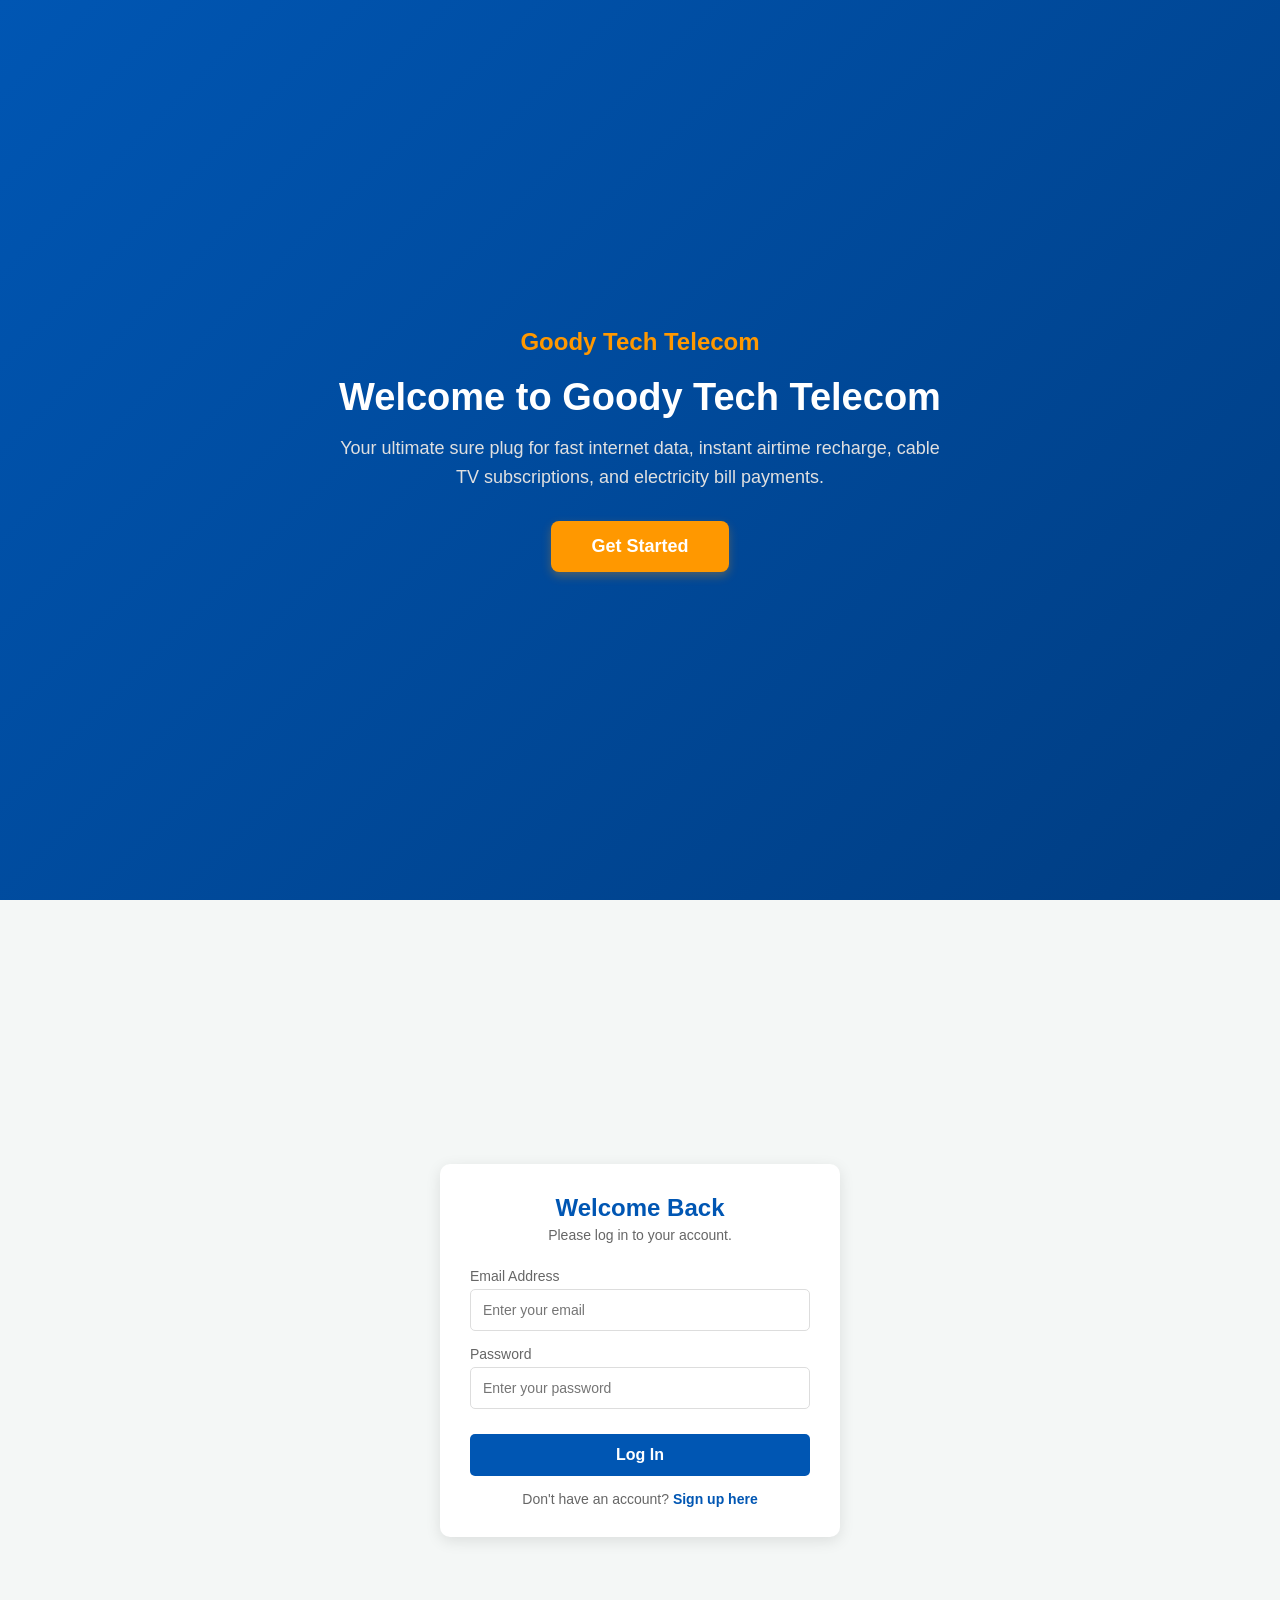
==== index.html @ ed3117c5 "Update index.html" ====
<!DOCTYPE html>
<html lang="en">
<head>
    <meta charset="UTF-8">
    <meta name="viewport" content="width=device-width, initial-scale=1.0">
    <title>Goody Tech Telecom - Your Ultimate Plug</title>
    <style>
        * { box-sizing: border-box; margin: 0; padding: 0; font-family: 'Segoe UI', Tahoma, Geneva, Verdana, sans-serif; }
        body { background-color: #f4f7f6; color: #333; }
        
        /* --- Welcome Page Styles --- */
        #welcome-section { 
            text-align: center; 
            background: linear-gradient(135deg, #0056b3, #003d82); 
            color: white; 
            padding: 100px 20px; 
            min-height: 100vh;
            display: flex;
            flex-direction: column;
            justify-content: center;
            align-items: center;
        }
        .logo-text { font-size: 24px; font-weight: bold; margin-bottom: 20px; color: #ff9800; }
        #welcome-section h1 { font-size: 38px; margin-bottom: 15px; }
        #welcome-section p { font-size: 18px; max-width: 600px; margin: 0 auto 30px auto; line-height: 1.6; color: #e0e0e0; }
        .hero-btn { background: #ff9800; color: white; padding: 15px 40px; font-size: 18px; font-weight: bold; border: none; border-radius: 8px; cursor: pointer; box-shadow: 0 4px 10px rgba(255, 152, 0, 0.3); }
        .hero-btn:hover { background: #e68a00; }

        /* --- Login & Registration Styles --- */
        #auth-section { 
            display: none; 
            min-height: 100vh; 
            display: flex; 
            justify-content: center; 
            align-items: center; 
            padding: 20px;
        }
        .container { background-color: #ffffff; width: 100%; max-width: 400px; padding: 30px; border-radius: 10px; box-shadow: 0 4px 15px rgba(0, 0, 0, 0.1); }
        h2.auth-title { text-align: center; margin-bottom: 5px; color: #0056b3; }
        .subtitle { text-align: center; margin-bottom: 25px; color: #666; font-size: 14px; }
        .form-group { margin-bottom: 15px; }
        label { display: block; margin-bottom: 5px; color: #666; font-size: 14px; font-weight: 500; }
        input { width: 100%; padding: 12px; border: 1px solid #ddd; border-radius: 5px; font-size: 14px; outline: none; }
        input:focus { border-color: #0056b3; }
        button.auth-btn { width: 100%; padding: 12px; background-color: #0056b3; color: white; border: none; border-radius: 5px; font-size: 16px; font-weight: bold; cursor: pointer; margin-top: 10px; }
        .toggle-text { text-align: center; margin-top: 15px; font-size: 14px; color: #666; }
        .toggle-btn { color: #0056b3; font-weight: bold; cursor: pointer; }
        
        #register-form { display: none; }
    </style>
</head>
<body>

    <!-- 1. The Welcome Screen -->
    <div id="welcome-section">
        <div class="logo-text">Goody Tech Telecom</div>
        <h1>Welcome to Goody Tech Telecom</h1>
        <p>Your ultimate sure plug for fast internet data, instant airtime recharge, cable TV subscriptions, and electricity bill payments.</p>
        <button class="hero-btn" onclick="showAuth()">Get Started</button>
    </div>

    <!-- 2. The Login & Signup Screen -->
    <div id="auth-section">
        <div class="container">
            
            <!-- Login Form -->
            <div id="login-form">
                <h2 class="auth-title">Welcome Back</h2>
                <p class="subtitle">Please log in to your account.</p>
                <div class="form-group">
                    <label>Email Address</label>
                    <input type="email" id="login-email" placeholder="Enter your email" required>
                </div>
                <div class="form-group">
                    <label>Password</label>
                    <input type="password" id="login-password" placeholder="Enter your password" required>
                </div>
                <button type="button" class="auth-btn" onclick="handleLogin()">Log In</button>
                <p class="toggle-text">Don't have an account? <span class="toggle-btn" onclick="toggleForms()">Sign up here</span></p>
            </div>

            <!-- Registration Form -->
            <div id="register-form">
                <h2 class="auth-title">Create Account</h2>
                <p class="subtitle">Join the best VTU platform today.</p>
                <div class="form-group">
                    <label>Full Name</label>
                    <input type="text" id="reg-name" placeholder="Enter your full name" required>
                </div>
                <div class="form-group">
                    <label>Email Address</label>
                    <input type="email" id="reg-email" placeholder="Enter your email" required>
                </div>
                <div class="form-group">
                    <label>Password</label>
                    <input type="password" id="reg-password" placeholder="Create a password" required>
                </div>
                <button type="button" class="auth-btn" onclick="handleSignUp()">Sign Up</button>
                <p class="toggle-text">Already have an account? <span class="toggle-btn" onclick="toggleForms()">Log in here</span></p>
            </div>

        </div>
    </div>

    <!-- JavaScript that makes the forms actually check for real inputs -->
    <script>
        function showAuth() {
            document.getElementById('welcome-section').style.display = 'none';
            document.getElementById('auth-section').style.display = 'flex';
        }

        function toggleForms() {
            const loginForm = document.getElementById('login-form');
            const registerForm = document.getElementById('register-form');
            
            if (loginForm.style.display === 'none') {
                loginForm.style.display = 'block';
                registerForm.style.display = 'none';
            } else {
                loginForm.style.display = 'none';
                registerForm.style.display = 'block';
            }
        }

        function handleSignUp() {
            const name = document.getElementById('reg-name').value;
            const email = document.getElementById('reg-email').value;
            const password = document.getElementById('reg-password').value;

            if (name === "" || email === "" || password === "") {
                alert("Error: Please fill in all details to create an account!");
                return;
            }

            // Save the user data to the browser memory
            localStorage.setItem('gtt_email', email);
            localStorage.setItem('gtt_password', password);
            localStorage.setItem('gtt_name', name);

            alert("Account created successfully! Please log in.");
            
            // Clear the boxes and switch to login form
            document.getElementById('reg-name').value = "";
            document.getElementById('reg-email').value = "";
            document.getElementById('reg-password').value = "";
            toggleForms();
        }

        function handleLogin() {
            const emailInput = document.getElementById('login-email').value;
            const passwordInput = document.getElementById('login-password').value;

            if (emailInput === "" || passwordInput === "") {
                alert("Error: Please enter both your email and password.");
                return;
            }

            // Check if what they typed matches what is saved in memory
            const savedEmail = localStorage.getItem('gtt_email');
            const savedPassword = localStorage.getItem('gtt_password');

            if (emailInput === savedEmail && passwordInput === savedPassword) {
                // If it matches, let them into the dashboard!
                window.location.href = "dashboard.html";
            } else {
                // If it doesn't match, block them!
                alert("Incorrect email or password. Please try again or create an account first.");
            }
        }
    </script>

</body>
</html>
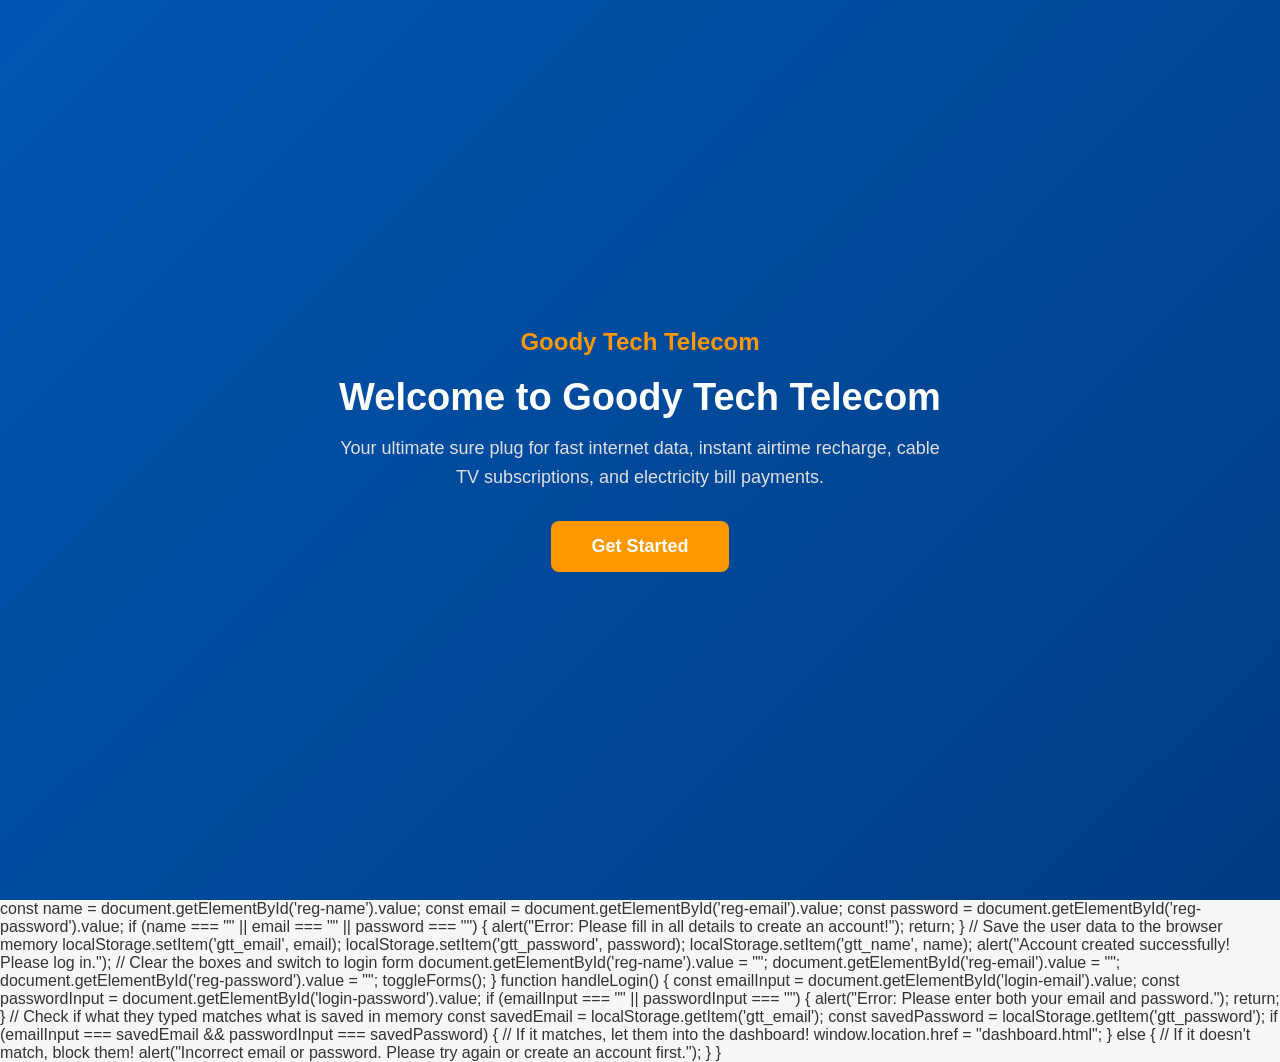
==== commit 6e6b144b: "Update index.html" ====
--- a/index.html
+++ b/index.html
@@ -4,54 +4,10 @@
     <meta charset="UTF-8">
     <meta name="viewport" content="width=device-width, initial-scale=1.0">
     <title>Goody Tech Telecom - Your Ultimate Plug</title>
-    <style>
-        * { box-sizing: border-box; margin: 0; padding: 0; font-family: 'Segoe UI', Tahoma, Geneva, Verdana, sans-serif; }
-        body { background-color: #f4f7f6; color: #333; }
-        
-        /* --- Welcome Page Styles --- */
-        #welcome-section { 
-            text-align: center; 
-            background: linear-gradient(135deg, #0056b3, #003d82); 
-            color: white; 
-            padding: 100px 20px; 
-            min-height: 100vh;
-            display: flex;
-            flex-direction: column;
-            justify-content: center;
-            align-items: center;
-        }
-        .logo-text { font-size: 24px; font-weight: bold; margin-bottom: 20px; color: #ff9800; }
-        #welcome-section h1 { font-size: 38px; margin-bottom: 15px; }
-        #welcome-section p { font-size: 18px; max-width: 600px; margin: 0 auto 30px auto; line-height: 1.6; color: #e0e0e0; }
-        .hero-btn { background: #ff9800; color: white; padding: 15px 40px; font-size: 18px; font-weight: bold; border: none; border-radius: 8px; cursor: pointer; box-shadow: 0 4px 10px rgba(255, 152, 0, 0.3); }
-        .hero-btn:hover { background: #e68a00; }
-
-        /* --- Login & Registration Styles --- */
-        #auth-section { 
-            display: none; 
-            min-height: 100vh; 
-            display: flex; 
-            justify-content: center; 
-            align-items: center; 
-            padding: 20px;
-        }
-        .container { background-color: #ffffff; width: 100%; max-width: 400px; padding: 30px; border-radius: 10px; box-shadow: 0 4px 15px rgba(0, 0, 0, 0.1); }
-        h2.auth-title { text-align: center; margin-bottom: 5px; color: #0056b3; }
-        .subtitle { text-align: center; margin-bottom: 25px; color: #666; font-size: 14px; }
-        .form-group { margin-bottom: 15px; }
-        label { display: block; margin-bottom: 5px; color: #666; font-size: 14px; font-weight: 500; }
-        input { width: 100%; padding: 12px; border: 1px solid #ddd; border-radius: 5px; font-size: 14px; outline: none; }
-        input:focus { border-color: #0056b3; }
-        button.auth-btn { width: 100%; padding: 12px; background-color: #0056b3; color: white; border: none; border-radius: 5px; font-size: 16px; font-weight: bold; cursor: pointer; margin-top: 10px; }
-        .toggle-text { text-align: center; margin-top: 15px; font-size: 14px; color: #666; }
-        .toggle-btn { color: #0056b3; font-weight: bold; cursor: pointer; }
-        
-        #register-form { display: none; }
-    </style>
+    <link rel="stylesheet" href="style.css">
 </head>
 <body>
 
-    <!-- 1. The Welcome Screen -->
     <div id="welcome-section">
         <div class="logo-text">Goody Tech Telecom</div>
         <h1>Welcome to Goody Tech Telecom</h1>
@@ -59,11 +15,8 @@
         <button class="hero-btn" onclick="showAuth()">Get Started</button>
     </div>
 
-    <!-- 2. The Login & Signup Screen -->
     <div id="auth-section">
         <div class="container">
-            
-            <!-- Login Form -->
             <div id="login-form">
                 <h2 class="auth-title">Welcome Back</h2>
                 <p class="subtitle">Please log in to your account.</p>
@@ -79,7 +32,6 @@
                 <p class="toggle-text">Don't have an account? <span class="toggle-btn" onclick="toggleForms()">Sign up here</span></p>
             </div>
 
-            <!-- Registration Form -->
             <div id="register-form">
                 <h2 class="auth-title">Create Account</h2>
                 <p class="subtitle">Join the best VTU platform today.</p>
@@ -98,32 +50,12 @@
                 <button type="button" class="auth-btn" onclick="handleSignUp()">Sign Up</button>
                 <p class="toggle-text">Already have an account? <span class="toggle-btn" onclick="toggleForms()">Log in here</span></p>
             </div>
-
         </div>
     </div>
 
-    <!-- JavaScript that makes the forms actually check for real inputs -->
-    <script>
-        function showAuth() {
-            document.getElementById('welcome-section').style.display = 'none';
-            document.getElementById('auth-section').style.display = 'flex';
-        }
-
-        function toggleForms() {
-            const loginForm = document.getElementById('login-form');
-            const registerForm = document.getElementById('register-form');
-            
-            if (loginForm.style.display === 'none') {
-                loginForm.style.display = 'block';
-                registerForm.style.display = 'none';
-            } else {
-                loginForm.style.display = 'none';
-                registerForm.style.display = 'block';
-            }
-        }
-
-        function handleSignUp() {
-            const name = document.getElementById('reg-name').value;
+    <script src="script.js"></script>
+</body>
+</html>            const name = document.getElementById('reg-name').value;
             const email = document.getElementById('reg-email').value;
             const password = document.getElementById('reg-password').value;
 
--- a/style.css
+++ b/style.css
@@ -0,0 +1,40 @@
+* { box-sizing: border-box; margin: 0; padding: 0; font-family: 'Segoe UI', Tahoma, Geneva, Verdana, sans-serif; }
+body { background-color: #f4f7f6; color: #333; }
+
+/* --- Welcome Page Styles --- */
+#welcome-section { 
+    text-align: center; 
+    background: linear-gradient(135deg, #0056b3, #003d82); 
+    color: white; 
+    padding: 100px 20px; 
+    min-height: 100vh;
+    display: flex; flex-direction: column; justify-content: center; align-items: center;
+}
+.logo-text { font-size: 24px; font-weight: bold; margin-bottom: 20px; color: #ff9800; }
+#welcome-section h1 { font-size: 38px; margin-bottom: 15px; }
+#welcome-section p { font-size: 18px; max-width: 600px; margin: 0 auto 30px auto; line-height: 1.6; color: #e0e0e0; }
+.hero-btn { background: #ff9800; color: white; padding: 15px 40px; font-size: 18px; font-weight: bold; border: none; border-radius: 8px; cursor: pointer; }
+.hero-btn:hover { background: #e68a00; }
+
+/* --- Login & Registration Styles --- */
+#auth-section { display: none; min-height: 100vh; justify-content: center; align-items: center; padding: 20px; }
+.container { background-color: #ffffff; width: 100%; max-width: 400px; padding: 30px; border-radius: 10px; box-shadow: 0 4px 15px rgba(0, 0, 0, 0.1); }
+h2.auth-title { text-align: center; margin-bottom: 5px; color: #0056b3; }
+.subtitle { text-align: center; margin-bottom: 25px; color: #666; font-size: 14px; }
+.form-group { margin-bottom: 15px; }
+label { display: block; margin-bottom: 5px; color: #666; font-size: 14px; font-weight: 500; }
+input { width: 100%; padding: 12px; border: 1px solid #ddd; border-radius: 5px; font-size: 14px; outline: none; }
+button.auth-btn { width: 100%; padding: 12px; background-color: #0056b3; color: white; border: none; border-radius: 5px; font-size: 16px; font-weight: bold; cursor: pointer; margin-top: 10px; }
+.toggle-text { text-align: center; margin-top: 15px; font-size: 14px; color: #666; }
+.toggle-btn { color: #0056b3; font-weight: bold; cursor: pointer; }
+#register-form { display: none; }
+
+/* --- Dashboard Styles --- */
+.dashboard-body { padding: 20px; max-width: 800px; margin: 0 auto; }
+.header { background: #0056b3; color: white; padding: 20px; border-radius: 10px; text-align: center; margin-bottom: 20px; }
+.wallet-card { background: white; padding: 25px; border-radius: 10px; box-shadow: 0 4px 10px rgba(0,0,0,0.08); margin-bottom: 20px; text-align: center; border-left: 5px solid #0056b3; }
+.wallet-card h3 { color: #888; font-size: 13px; letter-spacing: 1px; margin-bottom: 8px; }
+.wallet-card h1 { color: #0056b3; font-size: 36px; font-weight: bold; }
+.grid { display: grid; grid-template-columns: 1fr 1fr; gap: 15px; }
+.btn { background: white; border: 1px solid #e0e0e0; padding: 20px; border-radius: 10px; text-align: center; font-weight: bold; color: #333; cursor: pointer; box-shadow: 0 2px 5px rgba(0,0,0,0.05); }
+.btn-fund { background: #0056b3; color: white; border: none; grid-column: span 2; font-size: 16px; }
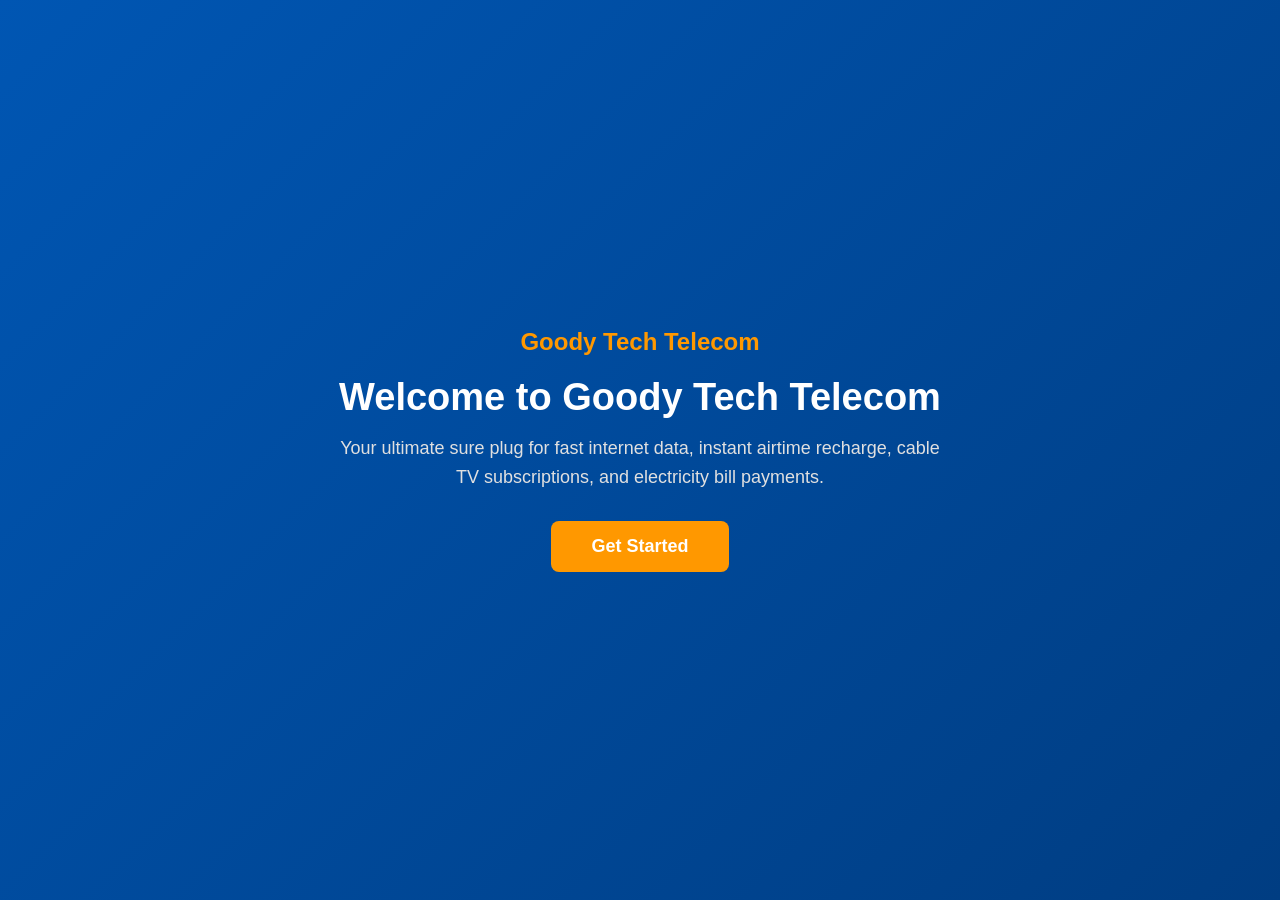
==== commit e4cc9f59: "Update index.html" ====
--- a/index.html
+++ b/index.html
@@ -17,6 +17,7 @@
 
     <div id="auth-section">
         <div class="container">
+            <!-- Login Form -->
             <div id="login-form">
                 <h2 class="auth-title">Welcome Back</h2>
                 <p class="subtitle">Please log in to your account.</p>
@@ -32,12 +33,17 @@
                 <p class="toggle-text">Don't have an account? <span class="toggle-btn" onclick="toggleForms()">Sign up here</span></p>
             </div>
 
+            <!-- Registration Form (Upgraded) -->
             <div id="register-form">
                 <h2 class="auth-title">Create Account</h2>
                 <p class="subtitle">Join the best VTU platform today.</p>
                 <div class="form-group">
                     <label>Full Name</label>
                     <input type="text" id="reg-name" placeholder="Enter your full name" required>
+                </div>
+                <div class="form-group">
+                    <label>Phone Number</label>
+                    <input type="tel" id="reg-phone" placeholder="e.g. 08012345678" required>
                 </div>
                 <div class="form-group">
                     <label>Email Address</label>
@@ -47,6 +53,10 @@
                     <label>Password</label>
                     <input type="password" id="reg-password" placeholder="Create a password" required>
                 </div>
+                <div class="form-group">
+                    <label>Confirm Password</label>
+                    <input type="password" id="reg-confirm-password" placeholder="Confirm your password" required>
+                </div>
                 <button type="button" class="auth-btn" onclick="handleSignUp()">Sign Up</button>
                 <p class="toggle-text">Already have an account? <span class="toggle-btn" onclick="toggleForms()">Log in here</span></p>
             </div>
@@ -55,51 +65,4 @@
 
     <script src="script.js"></script>
 </body>
-</html>            const name = document.getElementById('reg-name').value;
-            const email = document.getElementById('reg-email').value;
-            const password = document.getElementById('reg-password').value;
-
-            if (name === "" || email === "" || password === "") {
-                alert("Error: Please fill in all details to create an account!");
-                return;
-            }
-
-            // Save the user data to the browser memory
-            localStorage.setItem('gtt_email', email);
-            localStorage.setItem('gtt_password', password);
-            localStorage.setItem('gtt_name', name);
-
-            alert("Account created successfully! Please log in.");
-            
-            // Clear the boxes and switch to login form
-            document.getElementById('reg-name').value = "";
-            document.getElementById('reg-email').value = "";
-            document.getElementById('reg-password').value = "";
-            toggleForms();
-        }
-
-        function handleLogin() {
-            const emailInput = document.getElementById('login-email').value;
-            const passwordInput = document.getElementById('login-password').value;
-
-            if (emailInput === "" || passwordInput === "") {
-                alert("Error: Please enter both your email and password.");
-                return;
-            }
-
-            // Check if what they typed matches what is saved in memory
-            const savedEmail = localStorage.getItem('gtt_email');
-            const savedPassword = localStorage.getItem('gtt_password');
-
-            if (emailInput === savedEmail && passwordInput === savedPassword) {
-                // If it matches, let them into the dashboard!
-                window.location.href = "dashboard.html";
-            } else {
-                // If it doesn't match, block them!
-                alert("Incorrect email or password. Please try again or create an account first.");
-            }
-        }
-    </script>
-
-</body>
 </html>
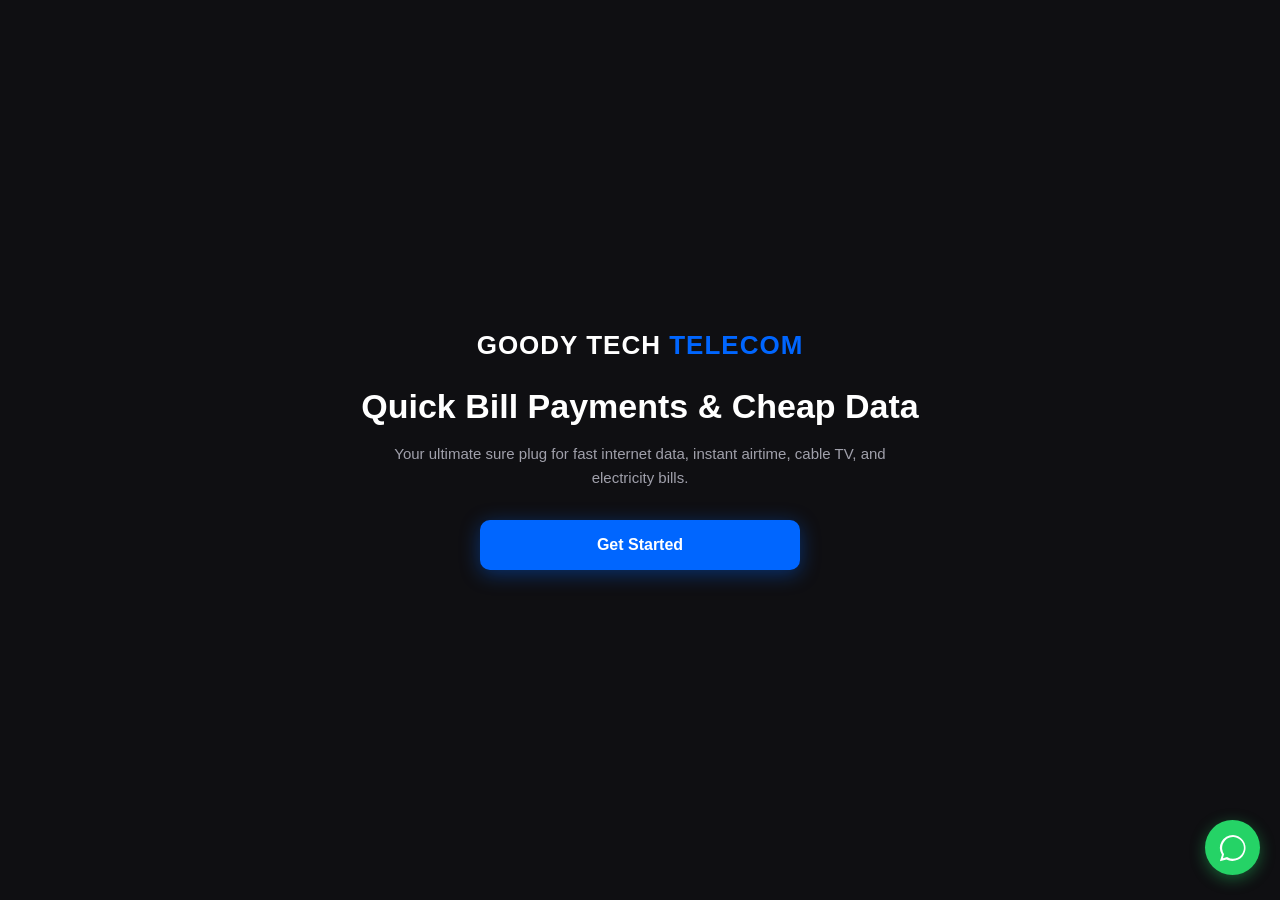
==== commit 8835eadf: "Update index.html" ====
--- a/index.html
+++ b/index.html
@@ -3,65 +3,91 @@
 <head>
     <meta charset="UTF-8">
     <meta name="viewport" content="width=device-width, initial-scale=1.0">
-    <title>Goody Tech Telecom - Your Ultimate Plug</title>
+    <title>Goody Tech Telecom</title>
     <link rel="stylesheet" href="style.css">
 </head>
 <body>
 
+    <!-- Welcome Landing Screen -->
     <div id="welcome-section">
-        <div class="logo-text">Goody Tech Telecom</div>
-        <h1>Welcome to Goody Tech Telecom</h1>
-        <p>Your ultimate sure plug for fast internet data, instant airtime recharge, cable TV subscriptions, and electricity bill payments.</p>
+        <div class="logo-text">GOODY TECH <span>TELECOM</span></div>
+        <h1>Quick Bill Payments & Cheap Data</h1>
+        <p>Your ultimate sure plug for fast internet data, instant airtime, cable TV, and electricity bills.</p>
         <button class="hero-btn" onclick="showAuth()">Get Started</button>
     </div>
 
+    <!-- Ciptopop Style Login / Register Section -->
     <div id="auth-section">
         <div class="container">
+            
             <!-- Login Form -->
             <div id="login-form">
-                <h2 class="auth-title">Welcome Back</h2>
-                <p class="subtitle">Please log in to your account.</p>
+                <div class="logo-text" style="font-size: 22px;">GOODY TECH <span>TELECOM</span></div>
+                <h2 class="auth-title">Welcome back, we've missed you!</h2>
+                <p class="subtitle">Sign in now to access all your services in one place</p>
+                
                 <div class="form-group">
-                    <label>Email Address</label>
-                    <input type="email" id="login-email" placeholder="Enter your email" required>
+                    <label>Email or Phone number*</label>
+                    <input type="text" id="login-email" placeholder="Enter your email address or phone number" required>
+                </div>
+                
+                <div class="form-group">
+                    <label>Password*</label>
+                    <div class="password-wrapper">
+                        <input type="password" id="login-password" placeholder="Enter your password" required>
+                        <span class="toggle-eye" onclick="togglePassword('login-password')">👁️</span>
+                    </div>
+                </div>
+                
+                <a href="#" class="forgot-link">Forgot password</a>
+                
+                <button type="button" class="auth-btn" onclick="handleLogin()">Sign in</button>
+                
+                <button type="button" class="google-btn" onclick="alert('Google Sign-In coming soon!')">
+                    <img src="https://www.gstatic.com/firebasejs/ui/2.0.0/images/auth/google.svg" width="18" alt="Google"> Sign in with Google
+                </button>
+                
+                <p class="toggle-text">Don't have an account? <span class="toggle-btn" onclick="toggleForms()">Sign up</span></p>
+            </div>
+
+            <!-- Registration Form -->
+            <div id="register-form">
+                <div class="logo-text" style="font-size: 22px;">GOODY TECH <span>TELECOM</span></div>
+                <h2 class="auth-title">Create Account</h2>
+                <p class="subtitle">Join Goody Tech Telecom today</p>
+                
+                <div class="form-group">
+                    <label>Full Name*</label>
+                    <input type="text" id="reg-name" placeholder="Enter full name" required>
                 </div>
                 <div class="form-group">
-                    <label>Password</label>
-                    <input type="password" id="login-password" placeholder="Enter your password" required>
+                    <label>Phone Number*</label>
+                    <input type="tel" id="reg-phone" placeholder="Enter phone number" required>
                 </div>
-                <button type="button" class="auth-btn" onclick="handleLogin()">Log In</button>
-                <p class="toggle-text">Don't have an account? <span class="toggle-btn" onclick="toggleForms()">Sign up here</span></p>
+                <div class="form-group">
+                    <label>Email Address*</label>
+                    <input type="email" id="reg-email" placeholder="Enter email address" required>
+                </div>
+                <div class="form-group">
+                    <label>Password*</label>
+                    <input type="password" id="reg-password" placeholder="Create password" required>
+                </div>
+                <div class="form-group">
+                    <label>Confirm Password*</label>
+                    <input type="password" id="reg-confirm-password" placeholder="Confirm password" required>
+                </div>
+                
+                <button type="button" class="auth-btn" onclick="handleSignUp()">Sign Up</button>
+                <p class="toggle-text">Already have an account? <span class="toggle-btn" onclick="toggleForms()">Sign in</span></p>
             </div>
 
-            <!-- Registration Form (Upgraded) -->
-            <div id="register-form">
-                <h2 class="auth-title">Create Account</h2>
-                <p class="subtitle">Join the best VTU platform today.</p>
-                <div class="form-group">
-                    <label>Full Name</label>
-                    <input type="text" id="reg-name" placeholder="Enter your full name" required>
-                </div>
-                <div class="form-group">
-                    <label>Phone Number</label>
-                    <input type="tel" id="reg-phone" placeholder="e.g. 08012345678" required>
-                </div>
-                <div class="form-group">
-                    <label>Email Address</label>
-                    <input type="email" id="reg-email" placeholder="Enter your email" required>
-                </div>
-                <div class="form-group">
-                    <label>Password</label>
-                    <input type="password" id="reg-password" placeholder="Create a password" required>
-                </div>
-                <div class="form-group">
-                    <label>Confirm Password</label>
-                    <input type="password" id="reg-confirm-password" placeholder="Confirm your password" required>
-                </div>
-                <button type="button" class="auth-btn" onclick="handleSignUp()">Sign Up</button>
-                <p class="toggle-text">Already have an account? <span class="toggle-btn" onclick="toggleForms()">Log in here</span></p>
-            </div>
         </div>
     </div>
+
+    <!-- Floating WhatsApp Widget -->
+    <a href="https://wa.me/" target="_blank" class="whatsapp-float">
+        <svg viewBox="0 0 32 32"><path d="M16 2a13.9 13.9 0 0 0-11.8 21.2L2 30l7-1.8A13.9 13.9 0 1 0 16 2zm0 25.5a11.5 11.5 0 0 1-5.9-1.6l-.4-.2-4.4 1.1 1.2-4.3-.3-.4A11.6 11.6 0 1 1 16 27.5z"/></svg>
+    </a>
 
     <script src="script.js"></script>
 </body>
--- a/style.css
+++ b/style.css
@@ -1,40 +1,73 @@
-* { box-sizing: border-box; margin: 0; padding: 0; font-family: 'Segoe UI', Tahoma, Geneva, Verdana, sans-serif; }
-body { background-color: #f4f7f6; color: #333; }
+/* --- Ciptopop Dark Theme Reset --- */
+* { box-sizing: border-box; margin: 0; padding: 0; font-family: 'Segoe UI', -apple-system, BlinkMacSystemFont, sans-serif; }
+body { background-color: #0f0f12; color: #ffffff; min-height: 100vh; }
+a { text-decoration: none; }
 
-/* --- Welcome Page Styles --- */
+/* --- Welcome / Hero Section --- */
 #welcome-section { 
-    text-align: center; 
-    background: linear-gradient(135deg, #0056b3, #003d82); 
-    color: white; 
-    padding: 100px 20px; 
-    min-height: 100vh;
-    display: flex; flex-direction: column; justify-content: center; align-items: center;
+    text-align: center; background: #0f0f12; padding: 80px 20px; 
+    min-height: 100vh; display: flex; flex-direction: column; justify-content: center; align-items: center; 
 }
-.logo-text { font-size: 24px; font-weight: bold; margin-bottom: 20px; color: #ff9800; }
-#welcome-section h1 { font-size: 38px; margin-bottom: 15px; }
-#welcome-section p { font-size: 18px; max-width: 600px; margin: 0 auto 30px auto; line-height: 1.6; color: #e0e0e0; }
-.hero-btn { background: #ff9800; color: white; padding: 15px 40px; font-size: 18px; font-weight: bold; border: none; border-radius: 8px; cursor: pointer; }
-.hero-btn:hover { background: #e68a00; }
+.logo-text { font-size: 26px; font-weight: 900; letter-spacing: 1px; color: #ffffff; margin-bottom: 25px; }
+.logo-text span { color: #0066ff; }
+#welcome-section h1 { font-size: 34px; margin-bottom: 15px; font-weight: 800; line-height: 1.2; }
+#welcome-section p { font-size: 15px; max-width: 500px; color: #a0a0ab; line-height: 1.6; margin-bottom: 30px; }
+.hero-btn { background: #0066ff; color: white; padding: 16px 40px; font-size: 16px; font-weight: 700; border: none; border-radius: 10px; cursor: pointer; box-shadow: 0 4px 20px rgba(0, 102, 255, 0.4); width: 100%; max-width: 320px; }
 
-/* --- Login & Registration Styles --- */
-#auth-section { display: none; min-height: 100vh; justify-content: center; align-items: center; padding: 20px; }
-.container { background-color: #ffffff; width: 100%; max-width: 400px; padding: 30px; border-radius: 10px; box-shadow: 0 4px 15px rgba(0, 0, 0, 0.1); }
-h2.auth-title { text-align: center; margin-bottom: 5px; color: #0056b3; }
-.subtitle { text-align: center; margin-bottom: 25px; color: #666; font-size: 14px; }
-.form-group { margin-bottom: 15px; }
-label { display: block; margin-bottom: 5px; color: #666; font-size: 14px; font-weight: 500; }
-input { width: 100%; padding: 12px; border: 1px solid #ddd; border-radius: 5px; font-size: 14px; outline: none; }
-button.auth-btn { width: 100%; padding: 12px; background-color: #0056b3; color: white; border: none; border-radius: 5px; font-size: 16px; font-weight: bold; cursor: pointer; margin-top: 10px; }
-.toggle-text { text-align: center; margin-top: 15px; font-size: 14px; color: #666; }
-.toggle-btn { color: #0056b3; font-weight: bold; cursor: pointer; }
+/* --- Auth Section (Sign In / Register) --- */
+#auth-section { display: none; min-height: 100vh; justify-content: center; align-items: center; padding: 25px 20px; background: #0f0f12; }
+.container { width: 100%; max-width: 420px; }
+h2.auth-title { font-size: 28px; font-weight: 800; color: #ffffff; margin-bottom: 8px; text-align: left; }
+.subtitle { color: #8f8f9d; font-size: 14px; margin-bottom: 30px; text-align: left; }
+
+.form-group { margin-bottom: 20px; text-align: left; position: relative; }
+label { display: block; margin-bottom: 8px; color: #e1e1e6; font-size: 14px; font-weight: 500; }
+input, select { 
+    width: 100%; padding: 16px; background: #1a1a1e; border: 1px solid #2e2e35; 
+    border-radius: 12px; font-size: 15px; color: #ffffff; outline: none; transition: 0.2s; 
+}
+input:focus, select:focus { border-color: #0066ff; background: #222228; }
+.password-wrapper { position: relative; }
+.toggle-eye { position: absolute; right: 16px; top: 50%; transform: translateY(-50%); cursor: pointer; color: #8f8f9d; font-size: 18px; }
+
+.forgot-link { display: block; text-align: right; color: #0066ff; font-size: 13px; font-weight: 600; margin-top: -10px; margin-bottom: 25px; }
+
+button.auth-btn { 
+    width: 100%; padding: 16px; background-color: #0066ff; color: white; 
+    border: none; border-radius: 12px; font-size: 16px; font-weight: 700; cursor: pointer; 
+}
+.google-btn { 
+    width: 100%; padding: 14px; background: #1a1a1e; border: 1px solid #2e2e35; 
+    border-radius: 12px; color: white; font-size: 15px; font-weight: 600; cursor: pointer; 
+    display: flex; align-items: center; justify-content: center; gap: 10px; margin-top: 15px; 
+}
+
+.toggle-text { text-align: center; margin-top: 25px; font-size: 14px; color: #8f8f9d; }
+.toggle-btn { color: #0066ff; font-weight: 700; cursor: pointer; }
 #register-form { display: none; }
 
-/* --- Dashboard Styles --- */
-.dashboard-body { padding: 20px; max-width: 800px; margin: 0 auto; }
-.header { background: #0056b3; color: white; padding: 20px; border-radius: 10px; text-align: center; margin-bottom: 20px; }
-.wallet-card { background: white; padding: 25px; border-radius: 10px; box-shadow: 0 4px 10px rgba(0,0,0,0.08); margin-bottom: 20px; text-align: center; border-left: 5px solid #0056b3; }
-.wallet-card h3 { color: #888; font-size: 13px; letter-spacing: 1px; margin-bottom: 8px; }
-.wallet-card h1 { color: #0056b3; font-size: 36px; font-weight: bold; }
+/* --- Dashboard --- */
+.dashboard-body { padding: 20px; max-width: 500px; margin: 0 auto; background: #0f0f12; }
+.dash-header { display: flex; justify-content: space-between; align-items: center; margin-bottom: 25px; }
+.wallet-card { background: #1a1a1e; padding: 25px; border-radius: 16px; border: 1px solid #2e2e35; margin-bottom: 25px; }
+.wallet-card h3 { color: #8f8f9d; font-size: 12px; letter-spacing: 1px; margin-bottom: 8px; }
+.wallet-card h1 { color: #ffffff; font-size: 36px; font-weight: 800; margin-bottom: 12px; }
+.acc-info { background: #25252c; padding: 10px 14px; border-radius: 8px; color: #0066ff; font-size: 13px; font-weight: 600; display: inline-block; }
+
 .grid { display: grid; grid-template-columns: 1fr 1fr; gap: 15px; }
-.btn { background: white; border: 1px solid #e0e0e0; padding: 20px; border-radius: 10px; text-align: center; font-weight: bold; color: #333; cursor: pointer; box-shadow: 0 2px 5px rgba(0,0,0,0.05); }
-.btn-fund { background: #0056b3; color: white; border: none; grid-column: span 2; font-size: 16px; }
+.btn { background: #1a1a1e; border: 1px solid #2e2e35; padding: 22px; border-radius: 14px; text-align: center; font-weight: 700; color: #fff; cursor: pointer; font-size: 15px; }
+.btn-fund { background: #0066ff; color: white; border: none; grid-column: span 2; }
+
+/* --- Radio Options Modal (Data Type Picker) --- */
+.modal { display: none; position: fixed; top: 0; left: 0; width: 100%; height: 100%; background: rgba(0, 0, 0, 0.75); justify-content: center; align-items: flex-end; z-index: 1000; }
+.modal-content { background: #1a1a1e; padding: 25px; border-radius: 20px 20px 0 0; width: 100%; max-width: 500px; max-height: 80vh; overflow-y: auto; border-top: 1px solid #2e2e35; }
+.modal-title { font-size: 20px; font-weight: 700; margin-bottom: 20px; color: #fff; }
+
+.radio-list { display: flex; flex-direction: column; gap: 12px; margin-bottom: 20px; }
+.radio-item { display: flex; justify-content: space-between; align-items: center; padding: 16px; background: #25252c; border-radius: 12px; cursor: pointer; border: 1px solid transparent; }
+.radio-item:hover { border-color: #0066ff; }
+.radio-item span { font-size: 16px; font-weight: 600; color: #fff; }
+
+/* --- Floating WhatsApp Button --- */
+.whatsapp-float { position: fixed; bottom: 25px; right: 20px; background: #25d366; width: 55px; height: 55px; border-radius: 50%; display: flex; justify-content: center; align-items: center; box-shadow: 0 4px 15px rgba(37, 211, 102, 0.4); z-index: 999; }
+.whatsapp-float svg { width: 30px; height: 30px; fill: white; }
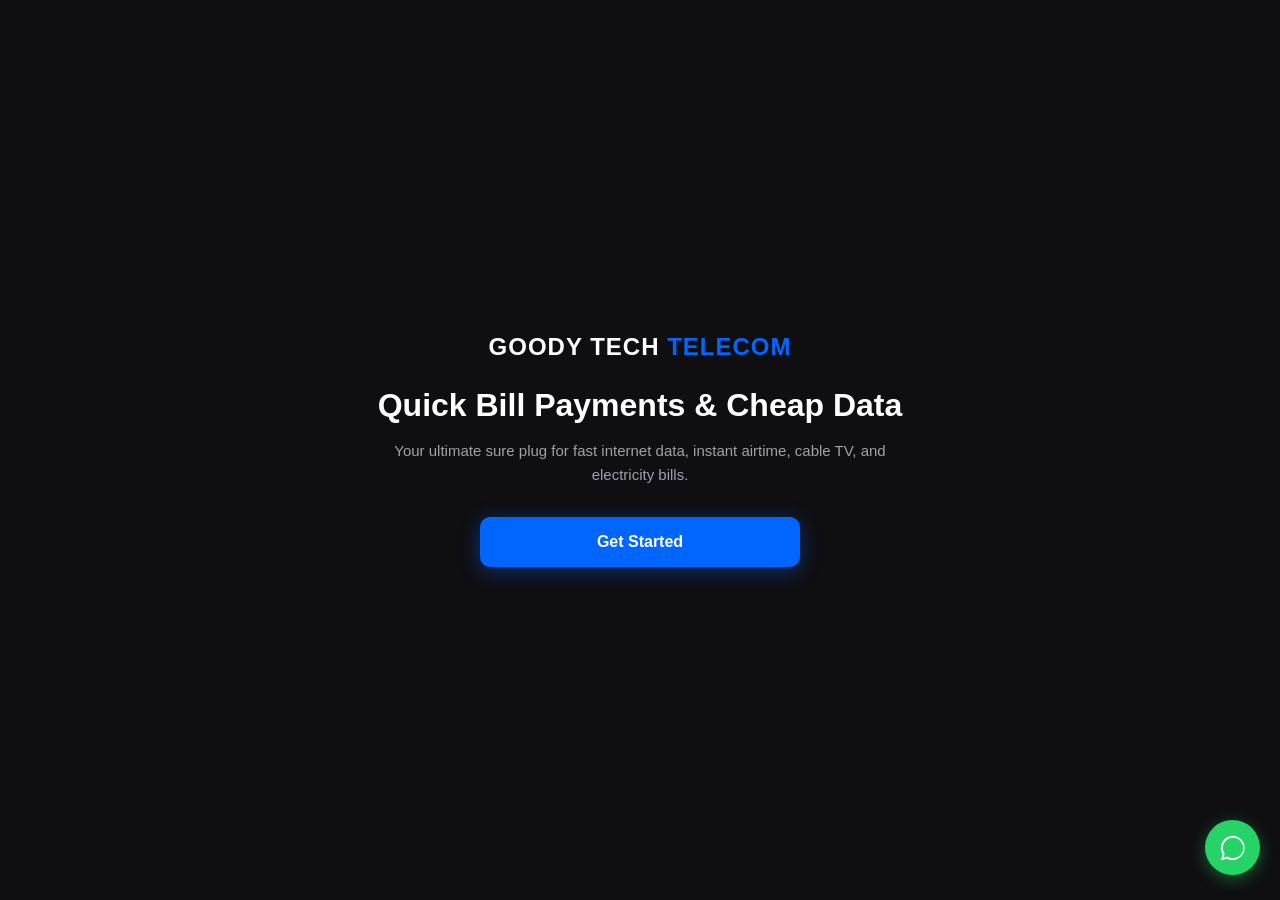
==== commit 281c9c8f: "Update index.html" ====
--- a/index.html
+++ b/index.html
@@ -8,86 +8,89 @@
 </head>
 <body>
 
-    <!-- Welcome Landing Screen -->
+    <!-- 1. LANDING / HERO SECTION -->
     <div id="welcome-section">
         <div class="logo-text">GOODY TECH <span>TELECOM</span></div>
         <h1>Quick Bill Payments & Cheap Data</h1>
         <p>Your ultimate sure plug for fast internet data, instant airtime, cable TV, and electricity bills.</p>
-        <button class="hero-btn" onclick="showAuth()">Get Started</button>
+        <button class="hero-btn" onclick="showAuth('login')">Get Started</button>
     </div>
 
-    <!-- Ciptopop Style Login / Register Section -->
+    <!-- 2. SIGN IN & REGISTER SECTION -->
     <div id="auth-section">
         <div class="container">
             
-            <!-- Login Form -->
+            <!-- LOGIN FORM -->
             <div id="login-form">
-                <div class="logo-text" style="font-size: 22px;">GOODY TECH <span>TELECOM</span></div>
+                <div class="logo-text">GOODY TECH <span>TELECOM</span></div>
                 <h2 class="auth-title">Welcome back, we've missed you!</h2>
                 <p class="subtitle">Sign in now to access all your services in one place</p>
                 
                 <div class="form-group">
                     <label>Email or Phone number*</label>
-                    <input type="text" id="login-email" placeholder="Enter your email address or phone number" required>
+                    <input type="text" id="login-user" placeholder="Enter your email address or phone number">
                 </div>
-                
+
                 <div class="form-group">
                     <label>Password*</label>
-                    <div class="password-wrapper">
-                        <input type="password" id="login-password" placeholder="Enter your password" required>
-                        <span class="toggle-eye" onclick="togglePassword('login-password')">👁️</span>
-                    </div>
+                    <input type="password" id="login-pass" placeholder="Enter your password">
                 </div>
-                
+
                 <a href="#" class="forgot-link">Forgot password</a>
-                
-                <button type="button" class="auth-btn" onclick="handleLogin()">Sign in</button>
-                
-                <button type="button" class="google-btn" onclick="alert('Google Sign-In coming soon!')">
-                    <img src="https://www.gstatic.com/firebasejs/ui/2.0.0/images/auth/google.svg" width="18" alt="Google"> Sign in with Google
-                </button>
-                
-                <p class="toggle-text">Don't have an account? <span class="toggle-btn" onclick="toggleForms()">Sign up</span></p>
+                <button class="auth-btn" onclick="handleLogin()">Sign in</button>
+
+                <p class="toggle-text">Don't have an account? <span class="toggle-btn" onclick="switchForm('register')">Sign up</span></p>
             </div>
 
-            <!-- Registration Form -->
+            <!-- REGISTER FORM -->
             <div id="register-form">
-                <div class="logo-text" style="font-size: 22px;">GOODY TECH <span>TELECOM</span></div>
+                <div class="logo-text">GOODY TECH <span>TELECOM</span></div>
                 <h2 class="auth-title">Create Account</h2>
                 <p class="subtitle">Join Goody Tech Telecom today</p>
                 
                 <div class="form-group">
                     <label>Full Name*</label>
-                    <input type="text" id="reg-name" placeholder="Enter full name" required>
+                    <input type="text" id="reg-name" placeholder="Enter full name">
+                </div>
+                <div class="form-group">
+                    <label>Email Address*</label>
+                    <input type="email" id="reg-email" placeholder="Enter email address">
                 </div>
                 <div class="form-group">
                     <label>Phone Number*</label>
-                    <input type="tel" id="reg-phone" placeholder="Enter phone number" required>
-                </div>
-                <div class="form-group">
-                    <label>Email Address*</label>
-                    <input type="email" id="reg-email" placeholder="Enter email address" required>
+                    <input type="tel" id="reg-phone" placeholder="Enter phone number">
                 </div>
                 <div class="form-group">
                     <label>Password*</label>
-                    <input type="password" id="reg-password" placeholder="Create password" required>
+                    <input type="password" id="reg-pass" placeholder="Create password">
                 </div>
-                <div class="form-group">
-                    <label>Confirm Password*</label>
-                    <input type="password" id="reg-confirm-password" placeholder="Confirm password" required>
-                </div>
-                
-                <button type="button" class="auth-btn" onclick="handleSignUp()">Sign Up</button>
-                <p class="toggle-text">Already have an account? <span class="toggle-btn" onclick="toggleForms()">Sign in</span></p>
+
+                <button class="auth-btn" onclick="handleRegister()">Create Account</button>
+
+                <p class="toggle-text">Already have an account? <span class="toggle-btn" onclick="switchForm('login')">Sign in</span></p>
             </div>
 
         </div>
     </div>
 
-    <!-- Floating WhatsApp Widget -->
-    <a href="https://wa.me/" target="_blank" class="whatsapp-float">
+    <!-- FLOATING WHATSAPP BUTTON -->
+    <div class="whatsapp-float" onclick="openModal('whatsapp-modal')">
         <svg viewBox="0 0 32 32"><path d="M16 2a13.9 13.9 0 0 0-11.8 21.2L2 30l7-1.8A13.9 13.9 0 1 0 16 2zm0 25.5a11.5 11.5 0 0 1-5.9-1.6l-.4-.2-4.4 1.1 1.2-4.3-.3-.4A11.6 11.6 0 1 1 16 27.5z"/></svg>
-    </a>
+    </div>
+
+    <!-- WHATSAPP SUPPORT MODAL -->
+    <div id="whatsapp-modal" class="modal">
+        <div class="modal-content">
+            <div class="modal-title">Customer Support</div>
+            <p class="modal-desc">Type your message or complaint below and click send to chat with us on WhatsApp.</p>
+            <div class="form-group">
+                <label>Your Message</label>
+                <textarea id="wa-message-text" rows="4" placeholder="Hello Goody Tech, I need help with..."></textarea>
+            </div>
+            <button class="auth-btn" style="background-color: #25d366;" onclick="sendWhatsAppMessage()">Send to WhatsApp</button>
+            <button class="auth-btn btn-close" onclick="closeModal('whatsapp-modal')">Cancel</button>
+        </div>
+    </div>
 
     <script src="script.js"></script>
 </body>
--- a/style.css
+++ b/style.css
@@ -1,44 +1,44 @@
-/* --- Ciptopop Dark Theme Reset --- */
+/* --- Global Reset & Dark Theme --- */
 * { box-sizing: border-box; margin: 0; padding: 0; font-family: 'Segoe UI', -apple-system, BlinkMacSystemFont, sans-serif; }
 body { background-color: #0f0f12; color: #ffffff; min-height: 100vh; }
 a { text-decoration: none; }
 
-/* --- Welcome / Hero Section --- */
+/* --- Welcome / Hero Section (index.html) --- */
 #welcome-section { 
     text-align: center; background: #0f0f12; padding: 80px 20px; 
     min-height: 100vh; display: flex; flex-direction: column; justify-content: center; align-items: center; 
 }
-.logo-text { font-size: 26px; font-weight: 900; letter-spacing: 1px; color: #ffffff; margin-bottom: 25px; }
+.logo-text { font-size: 24px; font-weight: 900; letter-spacing: 1px; color: #ffffff; margin-bottom: 25px; }
 .logo-text span { color: #0066ff; }
-#welcome-section h1 { font-size: 34px; margin-bottom: 15px; font-weight: 800; line-height: 1.2; }
+#welcome-section h1 { font-size: 32px; margin-bottom: 15px; font-weight: 800; line-height: 1.2; }
 #welcome-section p { font-size: 15px; max-width: 500px; color: #a0a0ab; line-height: 1.6; margin-bottom: 30px; }
 .hero-btn { background: #0066ff; color: white; padding: 16px 40px; font-size: 16px; font-weight: 700; border: none; border-radius: 10px; cursor: pointer; box-shadow: 0 4px 20px rgba(0, 102, 255, 0.4); width: 100%; max-width: 320px; }
 
 /* --- Auth Section (Sign In / Register) --- */
 #auth-section { display: none; min-height: 100vh; justify-content: center; align-items: center; padding: 25px 20px; background: #0f0f12; }
 .container { width: 100%; max-width: 420px; }
-h2.auth-title { font-size: 28px; font-weight: 800; color: #ffffff; margin-bottom: 8px; text-align: left; }
-.subtitle { color: #8f8f9d; font-size: 14px; margin-bottom: 30px; text-align: left; }
+h2.auth-title { font-size: 26px; font-weight: 800; color: #ffffff; margin-bottom: 8px; text-align: left; }
+.subtitle { color: #8f8f9d; font-size: 14px; margin-bottom: 25px; text-align: left; }
 
-.form-group { margin-bottom: 20px; text-align: left; position: relative; }
-label { display: block; margin-bottom: 8px; color: #e1e1e6; font-size: 14px; font-weight: 500; }
-input, select { 
-    width: 100%; padding: 16px; background: #1a1a1e; border: 1px solid #2e2e35; 
-    border-radius: 12px; font-size: 15px; color: #ffffff; outline: none; transition: 0.2s; 
+.form-group { margin-bottom: 16px; text-align: left; position: relative; }
+label { display: block; margin-bottom: 6px; color: #a0a0ab; font-size: 13px; font-weight: 600; }
+input, select, textarea { 
+    width: 100%; padding: 14px; background: #25252c; border: 1px solid #33333c; 
+    border-radius: 10px; font-size: 14px; color: #ffffff; outline: none; transition: 0.2s; 
 }
-input:focus, select:focus { border-color: #0066ff; background: #222228; }
+input:focus, select:focus, textarea:focus { border-color: #0066ff; }
+
 .password-wrapper { position: relative; }
 .toggle-eye { position: absolute; right: 16px; top: 50%; transform: translateY(-50%); cursor: pointer; color: #8f8f9d; font-size: 18px; }
-
-.forgot-link { display: block; text-align: right; color: #0066ff; font-size: 13px; font-weight: 600; margin-top: -10px; margin-bottom: 25px; }
+.forgot-link { display: block; text-align: right; color: #0066ff; font-size: 13px; font-weight: 600; margin-top: -6px; margin-bottom: 20px; }
 
 button.auth-btn { 
-    width: 100%; padding: 16px; background-color: #0066ff; color: white; 
-    border: none; border-radius: 12px; font-size: 16px; font-weight: 700; cursor: pointer; 
+    width: 100%; padding: 14px; background-color: #0066ff; color: white; 
+    border: none; border-radius: 10px; font-size: 15px; font-weight: 700; cursor: pointer; margin-top: 10px;
 }
 .google-btn { 
-    width: 100%; padding: 14px; background: #1a1a1e; border: 1px solid #2e2e35; 
-    border-radius: 12px; color: white; font-size: 15px; font-weight: 600; cursor: pointer; 
+    width: 100%; padding: 14px; background: #25252c; border: 1px solid #33333c; 
+    border-radius: 10px; color: white; font-size: 14px; font-weight: 600; cursor: pointer; 
     display: flex; align-items: center; justify-content: center; gap: 10px; margin-top: 15px; 
 }
 
@@ -46,28 +46,36 @@
 .toggle-btn { color: #0066ff; font-weight: 700; cursor: pointer; }
 #register-form { display: none; }
 
-/* --- Dashboard --- */
+/* --- Dashboard Section (dashboard.html) --- */
 .dashboard-body { padding: 20px; max-width: 500px; margin: 0 auto; background: #0f0f12; }
-.dash-header { display: flex; justify-content: space-between; align-items: center; margin-bottom: 25px; }
-.wallet-card { background: #1a1a1e; padding: 25px; border-radius: 16px; border: 1px solid #2e2e35; margin-bottom: 25px; }
-.wallet-card h3 { color: #8f8f9d; font-size: 12px; letter-spacing: 1px; margin-bottom: 8px; }
-.wallet-card h1 { color: #ffffff; font-size: 36px; font-weight: 800; margin-bottom: 12px; }
+.dash-header { display: flex; justify-content: space-between; align-items: center; margin-bottom: 20px; }
+#user-name-display { font-size: 14px; font-weight: 600; color: #0066ff; background: #1a1a1e; padding: 6px 14px; border-radius: 20px; border: 1px solid #2e2e35; }
+
+.wallet-card { background: #1a1a1e; padding: 25px; border-radius: 16px; border: 1px solid #2e2e35; margin-bottom: 20px; text-align: center; }
+.wallet-card h3 { color: #8f8f9d; font-size: 11px; letter-spacing: 1px; margin-bottom: 8px; }
+.wallet-card h1 { color: #ffffff; font-size: 38px; font-weight: 800; margin-bottom: 12px; }
 .acc-info { background: #25252c; padding: 10px 14px; border-radius: 8px; color: #0066ff; font-size: 13px; font-weight: 600; display: inline-block; }
 
-.grid { display: grid; grid-template-columns: 1fr 1fr; gap: 15px; }
-.btn { background: #1a1a1e; border: 1px solid #2e2e35; padding: 22px; border-radius: 14px; text-align: center; font-weight: 700; color: #fff; cursor: pointer; font-size: 15px; }
-.btn-fund { background: #0066ff; color: white; border: none; grid-column: span 2; }
+.grid { display: grid; grid-template-columns: 1fr 1fr; gap: 12px; }
+.btn { background: #1a1a1e; border: 1px solid #2e2e35; padding: 20px; border-radius: 14px; text-align: center; font-weight: 700; color: #fff; cursor: pointer; font-size: 14px; transition: 0.2s; }
+.btn:hover { border-color: #0066ff; }
+.btn-fund { background: #0066ff; color: white; border: none; grid-column: span 2; font-size: 16px; }
 
-/* --- Radio Options Modal (Data Type Picker) --- */
-.modal { display: none; position: fixed; top: 0; left: 0; width: 100%; height: 100%; background: rgba(0, 0, 0, 0.75); justify-content: center; align-items: flex-end; z-index: 1000; }
-.modal-content { background: #1a1a1e; padding: 25px; border-radius: 20px 20px 0 0; width: 100%; max-width: 500px; max-height: 80vh; overflow-y: auto; border-top: 1px solid #2e2e35; }
-.modal-title { font-size: 20px; font-weight: 700; margin-bottom: 20px; color: #fff; }
+/* Network Buttons Grid */
+.network-grid { display: grid; grid-template-columns: repeat(4, 1fr); gap: 8px; }
+.net-btn { background: #25252c; border: 1px solid #33333c; color: #fff; padding: 12px 5px; border-radius: 8px; font-weight: 700; font-size: 13px; cursor: pointer; }
+.net-btn.active { background: #0066ff; border-color: #0066ff; }
 
-.radio-list { display: flex; flex-direction: column; gap: 12px; margin-bottom: 20px; }
-.radio-item { display: flex; justify-content: space-between; align-items: center; padding: 16px; background: #25252c; border-radius: 12px; cursor: pointer; border: 1px solid transparent; }
-.radio-item:hover { border-color: #0066ff; }
-.radio-item span { font-size: 16px; font-weight: 600; color: #fff; }
+/* --- Modals (Popups) --- */
+.modal { display: none; position: fixed; top: 0; left: 0; width: 100%; height: 100%; background: rgba(0, 0, 0, 0.8); justify-content: center; align-items: center; z-index: 1000; padding: 20px; }
+.modal-content { background: #1a1a1e; padding: 25px; border-radius: 16px; width: 100%; max-width: 420px; border: 1px solid #2e2e35; }
+.modal-title { font-size: 20px; font-weight: 800; margin-bottom: 10px; color: #fff; text-align: center; }
+.modal-desc { font-size: 13px; color: #a0a0ab; margin-bottom: 20px; text-align: center; line-height: 1.5; }
 
-/* --- Floating WhatsApp Button --- */
-.whatsapp-float { position: fixed; bottom: 25px; right: 20px; background: #25d366; width: 55px; height: 55px; border-radius: 50%; display: flex; justify-content: center; align-items: center; box-shadow: 0 4px 15px rgba(37, 211, 102, 0.4); z-index: 999; }
-.whatsapp-float svg { width: 30px; height: 30px; fill: white; }
+.bank-card { background: #25252c; padding: 15px; border-radius: 10px; margin-bottom: 15px; border-left: 4px solid #0066ff; }
+.bank-card p { margin-bottom: 6px; font-size: 13px; color: #e1e1e6; }
+.btn-close { background-color: #25252c; color: #a0a0ab; border: 1px solid #33333c; }
+
+/* Floating WhatsApp Button */
+.whatsapp-float { position: fixed; bottom: 25px; right: 20px; background: #25d366; width: 55px; height: 55px; border-radius: 50%; display: flex; justify-content: center; align-items: center; box-shadow: 0 4px 15px rgba(37, 211, 102, 0.4); z-index: 999; cursor: pointer; }
+.whatsapp-float svg { width: 28px; height: 28px; fill: white; }
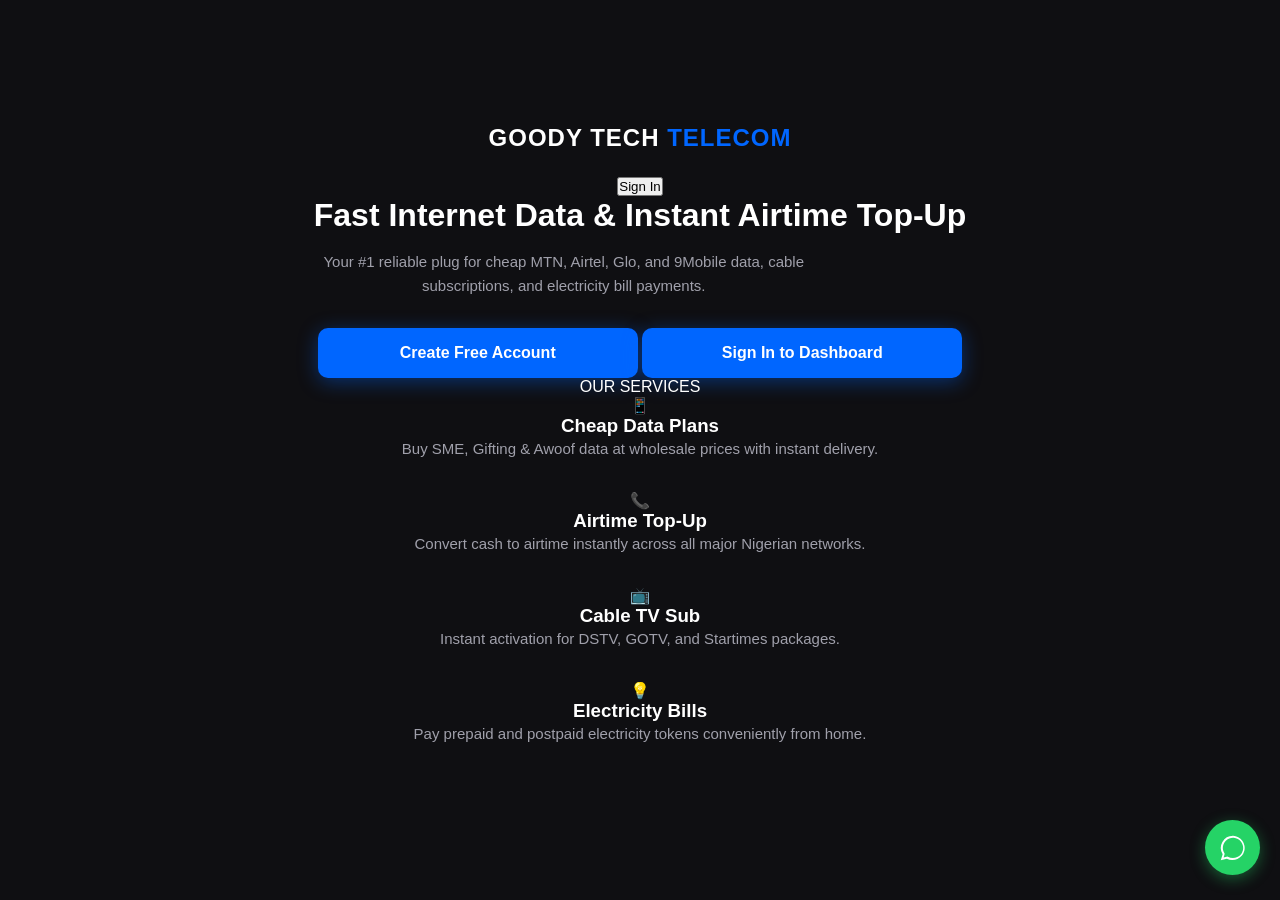
==== commit 5026084c: "Update index.html" ====
--- a/index.html
+++ b/index.html
@@ -3,32 +3,74 @@
 <head>
     <meta charset="UTF-8">
     <meta name="viewport" content="width=device-width, initial-scale=1.0">
-    <title>Goody Tech Telecom</title>
+    <title>Goody Tech Telecom - Cheap Data & Bill Payments</title>
     <link rel="stylesheet" href="style.css">
 </head>
 <body>
 
-    <!-- 1. LANDING / HERO SECTION -->
+    <!-- CUSTOM NOTIFICATION BANNER (Replaces ugly browser alerts) -->
+    <div id="toast-notify" class="toast-notify"></div>
+
+    <!-- 1. LANDING PAGE (EVERYTHING ABOUT GOODY TECH TELECOM) -->
     <div id="welcome-section">
-        <div class="logo-text">GOODY TECH <span>TELECOM</span></div>
-        <h1>Quick Bill Payments & Cheap Data</h1>
-        <p>Your ultimate sure plug for fast internet data, instant airtime, cable TV, and electricity bills.</p>
-        <button class="hero-btn" onclick="showAuth('login')">Get Started</button>
+        <!-- Top Nav -->
+        <div class="landing-nav">
+            <div class="logo-text">GOODY TECH <span>TELECOM</span></div>
+            <button class="nav-login-btn" onclick="showAuth('login')">Sign In</button>
+        </div>
+
+        <!-- Hero Title -->
+        <div class="hero-content">
+            <h1>Fast Internet Data & Instant Airtime Top-Up</h1>
+            <p>Your #1 reliable plug for cheap MTN, Airtel, Glo, and 9Mobile data, cable subscriptions, and electricity bill payments.</p>
+            
+            <div class="hero-cta-btns">
+                <button class="hero-btn" onclick="showAuth('register')">Create Free Account</button>
+                <button class="hero-btn btn-secondary" onclick="showAuth('login')">Sign In to Dashboard</button>
+            </div>
+        </div>
+
+        <!-- Services Preview Grid -->
+        <div class="features-title">OUR SERVICES</div>
+        <div class="services-preview-grid">
+            <div class="service-box">
+                <div class="s-icon">📱</div>
+                <h3>Cheap Data Plans</h3>
+                <p>Buy SME, Gifting & Awoof data at wholesale prices with instant delivery.</p>
+            </div>
+            <div class="service-box">
+                <div class="s-icon">📞</div>
+                <h3>Airtime Top-Up</h3>
+                <p>Convert cash to airtime instantly across all major Nigerian networks.</p>
+            </div>
+            <div class="service-box">
+                <div class="s-icon">📺</div>
+                <h3>Cable TV Sub</h3>
+                <p>Instant activation for DSTV, GOTV, and Startimes packages.</p>
+            </div>
+            <div class="service-box">
+                <div class="s-icon">💡</div>
+                <h3>Electricity Bills</h3>
+                <p>Pay prepaid and postpaid electricity tokens conveniently from home.</p>
+            </div>
+        </div>
     </div>
 
     <!-- 2. SIGN IN & REGISTER SECTION -->
     <div id="auth-section">
         <div class="container">
             
+            <button class="back-to-home" onclick="showLanding()">← Back to Home</button>
+
             <!-- LOGIN FORM -->
             <div id="login-form">
                 <div class="logo-text">GOODY TECH <span>TELECOM</span></div>
-                <h2 class="auth-title">Welcome back, we've missed you!</h2>
-                <p class="subtitle">Sign in now to access all your services in one place</p>
+                <h2 class="auth-title">Welcome Back</h2>
+                <p class="subtitle">Sign in to access your wallet and services</p>
                 
                 <div class="form-group">
-                    <label>Email or Phone number*</label>
-                    <input type="text" id="login-user" placeholder="Enter your email address or phone number">
+                    <label>Email or Phone Number*</label>
+                    <input type="text" id="login-user" placeholder="Enter email or phone number">
                 </div>
 
                 <div class="form-group">
@@ -36,8 +78,9 @@
                     <input type="password" id="login-pass" placeholder="Enter your password">
                 </div>
 
-                <a href="#" class="forgot-link">Forgot password</a>
-                <button class="auth-btn" onclick="handleLogin()">Sign in</button>
+                <div id="login-error" class="error-msg"></div>
+
+                <button class="auth-btn" onclick="handleLogin()">Sign In</button>
 
                 <p class="toggle-text">Don't have an account? <span class="toggle-btn" onclick="switchForm('register')">Sign up</span></p>
             </div>
@@ -65,6 +108,8 @@
                     <input type="password" id="reg-pass" placeholder="Create password">
                 </div>
 
+                <div id="reg-error" class="error-msg"></div>
+
                 <button class="auth-btn" onclick="handleRegister()">Create Account</button>
 
                 <p class="toggle-text">Already have an account? <span class="toggle-btn" onclick="switchForm('login')">Sign in</span></p>
@@ -82,11 +127,15 @@
     <div id="whatsapp-modal" class="modal">
         <div class="modal-content">
             <div class="modal-title">Customer Support</div>
-            <p class="modal-desc">Type your message or complaint below and click send to chat with us on WhatsApp.</p>
+            <p class="modal-desc">Type your message below and click send to chat with us directly on WhatsApp.</p>
+            
             <div class="form-group">
                 <label>Your Message</label>
                 <textarea id="wa-message-text" rows="4" placeholder="Hello Goody Tech, I need help with..."></textarea>
             </div>
+
+            <div id="wa-error" class="error-msg"></div>
+
             <button class="auth-btn" style="background-color: #25d366;" onclick="sendWhatsAppMessage()">Send to WhatsApp</button>
             <button class="auth-btn btn-close" onclick="closeModal('whatsapp-modal')">Cancel</button>
         </div>
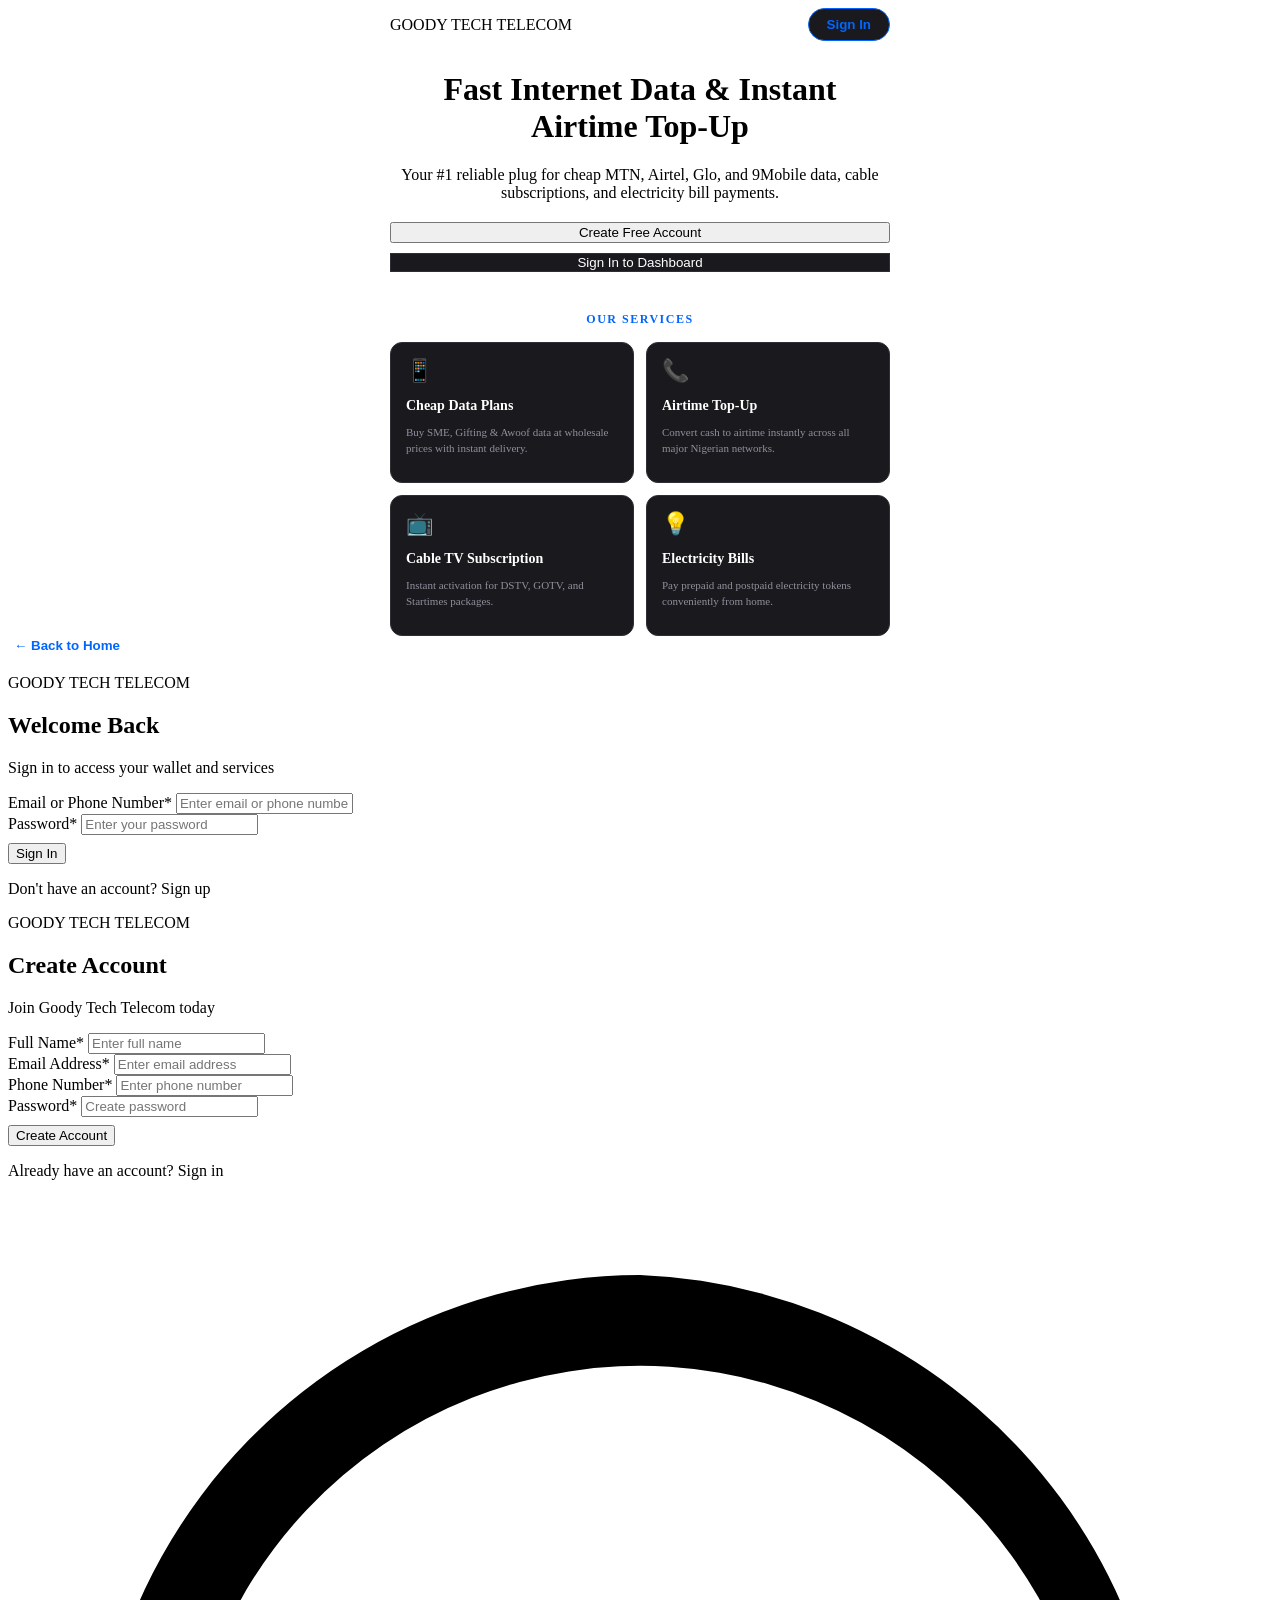
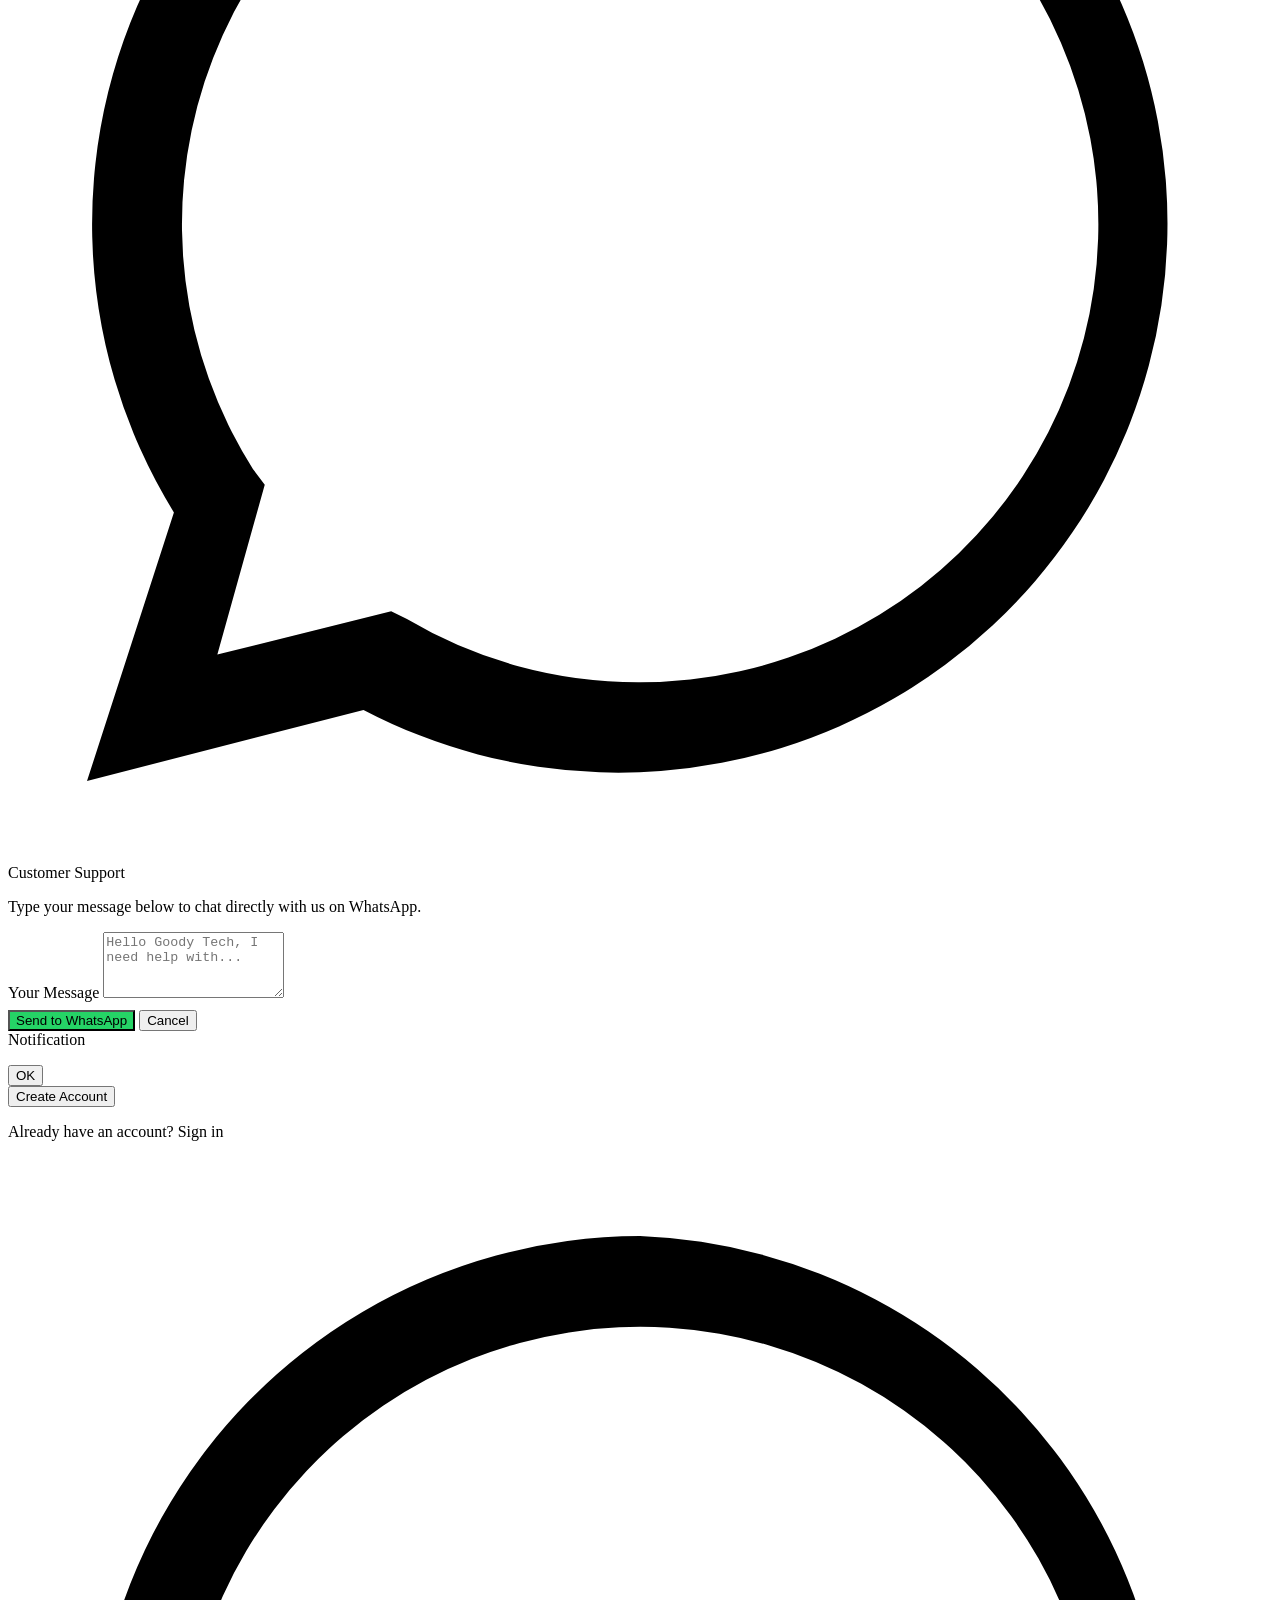
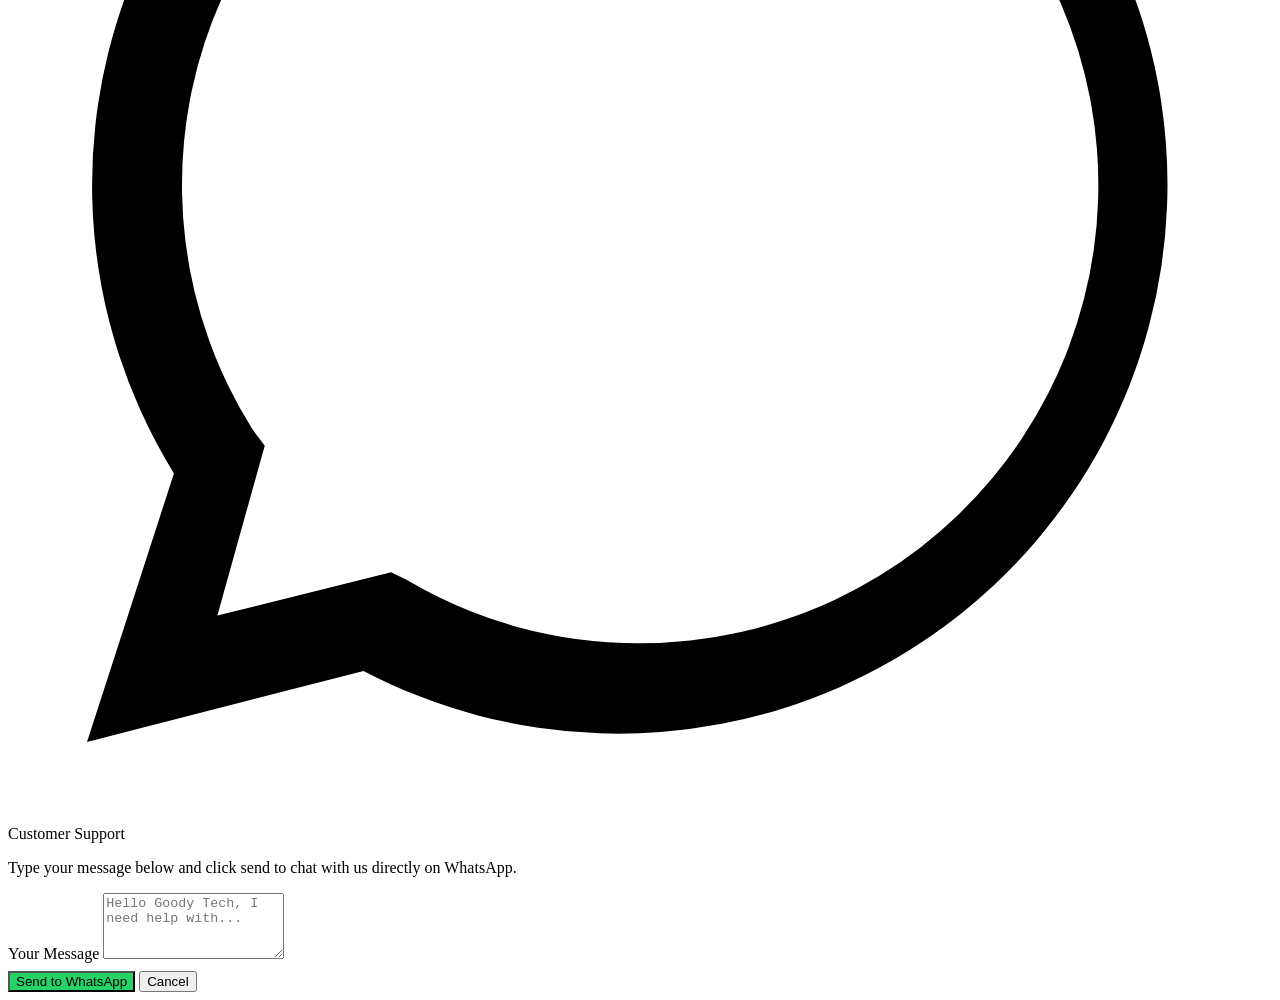
==== commit 27523481: "Update index.html" ====
--- a/index.html
+++ b/index.html
@@ -8,10 +8,7 @@
 </head>
 <body>
 
-    <!-- CUSTOM NOTIFICATION BANNER (Replaces ugly browser alerts) -->
-    <div id="toast-notify" class="toast-notify"></div>
-
-    <!-- 1. LANDING PAGE (EVERYTHING ABOUT GOODY TECH TELECOM) -->
+    <!-- 1. LANDING PAGE -->
     <div id="welcome-section">
         <!-- Top Nav -->
         <div class="landing-nav">
@@ -19,7 +16,7 @@
             <button class="nav-login-btn" onclick="showAuth('login')">Sign In</button>
         </div>
 
-        <!-- Hero Title -->
+        <!-- Hero Content -->
         <div class="hero-content">
             <h1>Fast Internet Data & Instant Airtime Top-Up</h1>
             <p>Your #1 reliable plug for cheap MTN, Airtel, Glo, and 9Mobile data, cable subscriptions, and electricity bill payments.</p>
@@ -30,36 +27,45 @@
             </div>
         </div>
 
-        <!-- Services Preview Grid -->
-        <div class="features-title">OUR SERVICES</div>
-        <div class="services-preview-grid">
-            <div class="service-box">
-                <div class="s-icon">📱</div>
-                <h3>Cheap Data Plans</h3>
-                <p>Buy SME, Gifting & Awoof data at wholesale prices with instant delivery.</p>
-            </div>
-            <div class="service-box">
-                <div class="s-icon">📞</div>
-                <h3>Airtime Top-Up</h3>
-                <p>Convert cash to airtime instantly across all major Nigerian networks.</p>
-            </div>
-            <div class="service-box">
-                <div class="s-icon">📺</div>
-                <h3>Cable TV Sub</h3>
-                <p>Instant activation for DSTV, GOTV, and Startimes packages.</p>
-            </div>
-            <div class="service-box">
-                <div class="s-icon">💡</div>
-                <h3>Electricity Bills</h3>
-                <p>Pay prepaid and postpaid electricity tokens conveniently from home.</p>
+        <!-- Services Preview Section -->
+        <div class="features-section">
+            <div class="features-title">OUR SERVICES</div>
+            <div class="services-preview-grid">
+                <div class="service-box">
+                    <div class="s-icon">📱</div>
+                    <div class="s-info">
+                        <h3>Cheap Data Plans</h3>
+                        <p>Buy SME, Gifting & Awoof data at wholesale prices with instant delivery.</p>
+                    </div>
+                </div>
+                <div class="service-box">
+                    <div class="s-icon">📞</div>
+                    <div class="s-info">
+                        <h3>Airtime Top-Up</h3>
+                        <p>Convert cash to airtime instantly across all major Nigerian networks.</p>
+                    </div>
+                </div>
+                <div class="service-box">
+                    <div class="s-icon">📺</div>
+                    <div class="s-info">
+                        <h3>Cable TV Subscription</h3>
+                        <p>Instant activation for DSTV, GOTV, and Startimes packages.</p>
+                    </div>
+                </div>
+                <div class="service-box">
+                    <div class="s-icon">💡</div>
+                    <div class="s-info">
+                        <h3>Electricity Bills</h3>
+                        <p>Pay prepaid and postpaid electricity tokens conveniently from home.</p>
+                    </div>
+                </div>
             </div>
         </div>
     </div>
 
-    <!-- 2. SIGN IN & REGISTER SECTION -->
+    <!-- 2. AUTH SECTION (SIGN IN & REGISTER) -->
     <div id="auth-section">
         <div class="container">
-            
             <button class="back-to-home" onclick="showLanding()">← Back to Home</button>
 
             <!-- LOGIN FORM -->
@@ -81,7 +87,6 @@
                 <div id="login-error" class="error-msg"></div>
 
                 <button class="auth-btn" onclick="handleLogin()">Sign In</button>
-
                 <p class="toggle-text">Don't have an account? <span class="toggle-btn" onclick="switchForm('register')">Sign up</span></p>
             </div>
 
@@ -110,6 +115,47 @@
 
                 <div id="reg-error" class="error-msg"></div>
 
+                <button class="auth-btn" onclick="handleRegister()">Create Account</button>
+                <p class="toggle-text">Already have an account? <span class="toggle-btn" onclick="switchForm('login')">Sign in</span></p>
+            </div>
+        </div>
+    </div>
+
+    <!-- FLOATING WHATSAPP BUTTON -->
+    <div class="whatsapp-float" onclick="openModal('whatsapp-modal')">
+        <svg viewBox="0 0 32 32"><path d="M16 2a13.9 13.9 0 0 0-11.8 21.2L2 30l7-1.8A13.9 13.9 0 1 0 16 2zm0 25.5a11.5 11.5 0 0 1-5.9-1.6l-.4-.2-4.4 1.1 1.2-4.3-.3-.4A11.6 11.6 0 1 1 16 27.5z"/></svg>
+    </div>
+
+    <!-- WHATSAPP SUPPORT MODAL -->
+    <div id="whatsapp-modal" class="modal">
+        <div class="modal-content">
+            <div class="modal-title">Customer Support</div>
+            <p class="modal-desc">Type your message below to chat directly with us on WhatsApp.</p>
+            
+            <div class="form-group">
+                <label>Your Message</label>
+                <textarea id="wa-message-text" rows="4" placeholder="Hello Goody Tech, I need help with..."></textarea>
+            </div>
+
+            <div id="wa-error" class="error-msg"></div>
+
+            <button class="auth-btn" style="background-color: #25d366;" onclick="sendWhatsAppMessage()">Send to WhatsApp</button>
+            <button class="auth-btn btn-close" onclick="closeModal('whatsapp-modal')">Cancel</button>
+        </div>
+    </div>
+
+    <!-- IN-APP CUSTOM POPUP MODAL (NO BROWSER ALERTS) -->
+    <div id="notice-modal" class="modal">
+        <div class="modal-content text-center">
+            <div id="notice-title" class="modal-title">Notification</div>
+            <p id="notice-msg" class="modal-desc"></p>
+            <button class="auth-btn" onclick="closeModal('notice-modal')">OK</button>
+        </div>
+    </div>
+
+    <script src="script.js"></script>
+</body>
+</html>
                 <button class="auth-btn" onclick="handleRegister()">Create Account</button>
 
                 <p class="toggle-text">Already have an account? <span class="toggle-btn" onclick="switchForm('login')">Sign in</span></p>
--- a/style.css
+++ b/style.css
@@ -1,81 +1,16 @@
-/* --- Global Reset & Dark Theme --- */
-* { box-sizing: border-box; margin: 0; padding: 0; font-family: 'Segoe UI', -apple-system, BlinkMacSystemFont, sans-serif; }
-body { background-color: #0f0f12; color: #ffffff; min-height: 100vh; }
-a { text-decoration: none; }
+/* --- Additional Landing & Error Styling --- */
+.landing-nav { display: flex; justify-content: space-between; align-items: center; width: 100%; max-width: 500px; margin: 0 auto 30px auto; }
+.nav-login-btn { background: #1a1a1e; border: 1px solid #0066ff; color: #0066ff; padding: 8px 18px; border-radius: 20px; font-weight: 700; cursor: pointer; }
+.hero-content { text-align: center; max-width: 500px; margin: 0 auto 40px auto; }
+.hero-cta-btns { display: flex; flex-direction: column; gap: 10px; margin-top: 20px; }
+.btn-secondary { background: #1a1a1e; border: 1px solid #2e2e35; color: #ffffff; }
 
-/* --- Welcome / Hero Section (index.html) --- */
-#welcome-section { 
-    text-align: center; background: #0f0f12; padding: 80px 20px; 
-    min-height: 100vh; display: flex; flex-direction: column; justify-content: center; align-items: center; 
-}
-.logo-text { font-size: 24px; font-weight: 900; letter-spacing: 1px; color: #ffffff; margin-bottom: 25px; }
-.logo-text span { color: #0066ff; }
-#welcome-section h1 { font-size: 32px; margin-bottom: 15px; font-weight: 800; line-height: 1.2; }
-#welcome-section p { font-size: 15px; max-width: 500px; color: #a0a0ab; line-height: 1.6; margin-bottom: 30px; }
-.hero-btn { background: #0066ff; color: white; padding: 16px 40px; font-size: 16px; font-weight: 700; border: none; border-radius: 10px; cursor: pointer; box-shadow: 0 4px 20px rgba(0, 102, 255, 0.4); width: 100%; max-width: 320px; }
+.features-title { font-size: 12px; font-weight: 800; color: #0066ff; letter-spacing: 1.5px; text-align: center; margin-bottom: 15px; }
+.services-preview-grid { display: grid; grid-template-columns: 1fr 1fr; gap: 12px; max-width: 500px; margin: 0 auto; }
+.service-box { background: #1a1a1e; border: 1px solid #2e2e35; border-radius: 12px; padding: 15px; text-align: left; }
+.service-box .s-icon { font-size: 22px; margin-bottom: 8px; }
+.service-box h3 { font-size: 14px; font-weight: 700; color: #fff; margin-bottom: 4px; }
+.service-box p { font-size: 11px; color: #8f8f9d; line-height: 1.4; }
 
-/* --- Auth Section (Sign In / Register) --- */
-#auth-section { display: none; min-height: 100vh; justify-content: center; align-items: center; padding: 25px 20px; background: #0f0f12; }
-.container { width: 100%; max-width: 420px; }
-h2.auth-title { font-size: 26px; font-weight: 800; color: #ffffff; margin-bottom: 8px; text-align: left; }
-.subtitle { color: #8f8f9d; font-size: 14px; margin-bottom: 25px; text-align: left; }
-
-.form-group { margin-bottom: 16px; text-align: left; position: relative; }
-label { display: block; margin-bottom: 6px; color: #a0a0ab; font-size: 13px; font-weight: 600; }
-input, select, textarea { 
-    width: 100%; padding: 14px; background: #25252c; border: 1px solid #33333c; 
-    border-radius: 10px; font-size: 14px; color: #ffffff; outline: none; transition: 0.2s; 
-}
-input:focus, select:focus, textarea:focus { border-color: #0066ff; }
-
-.password-wrapper { position: relative; }
-.toggle-eye { position: absolute; right: 16px; top: 50%; transform: translateY(-50%); cursor: pointer; color: #8f8f9d; font-size: 18px; }
-.forgot-link { display: block; text-align: right; color: #0066ff; font-size: 13px; font-weight: 600; margin-top: -6px; margin-bottom: 20px; }
-
-button.auth-btn { 
-    width: 100%; padding: 14px; background-color: #0066ff; color: white; 
-    border: none; border-radius: 10px; font-size: 15px; font-weight: 700; cursor: pointer; margin-top: 10px;
-}
-.google-btn { 
-    width: 100%; padding: 14px; background: #25252c; border: 1px solid #33333c; 
-    border-radius: 10px; color: white; font-size: 14px; font-weight: 600; cursor: pointer; 
-    display: flex; align-items: center; justify-content: center; gap: 10px; margin-top: 15px; 
-}
-
-.toggle-text { text-align: center; margin-top: 25px; font-size: 14px; color: #8f8f9d; }
-.toggle-btn { color: #0066ff; font-weight: 700; cursor: pointer; }
-#register-form { display: none; }
-
-/* --- Dashboard Section (dashboard.html) --- */
-.dashboard-body { padding: 20px; max-width: 500px; margin: 0 auto; background: #0f0f12; }
-.dash-header { display: flex; justify-content: space-between; align-items: center; margin-bottom: 20px; }
-#user-name-display { font-size: 14px; font-weight: 600; color: #0066ff; background: #1a1a1e; padding: 6px 14px; border-radius: 20px; border: 1px solid #2e2e35; }
-
-.wallet-card { background: #1a1a1e; padding: 25px; border-radius: 16px; border: 1px solid #2e2e35; margin-bottom: 20px; text-align: center; }
-.wallet-card h3 { color: #8f8f9d; font-size: 11px; letter-spacing: 1px; margin-bottom: 8px; }
-.wallet-card h1 { color: #ffffff; font-size: 38px; font-weight: 800; margin-bottom: 12px; }
-.acc-info { background: #25252c; padding: 10px 14px; border-radius: 8px; color: #0066ff; font-size: 13px; font-weight: 600; display: inline-block; }
-
-.grid { display: grid; grid-template-columns: 1fr 1fr; gap: 12px; }
-.btn { background: #1a1a1e; border: 1px solid #2e2e35; padding: 20px; border-radius: 14px; text-align: center; font-weight: 700; color: #fff; cursor: pointer; font-size: 14px; transition: 0.2s; }
-.btn:hover { border-color: #0066ff; }
-.btn-fund { background: #0066ff; color: white; border: none; grid-column: span 2; font-size: 16px; }
-
-/* Network Buttons Grid */
-.network-grid { display: grid; grid-template-columns: repeat(4, 1fr); gap: 8px; }
-.net-btn { background: #25252c; border: 1px solid #33333c; color: #fff; padding: 12px 5px; border-radius: 8px; font-weight: 700; font-size: 13px; cursor: pointer; }
-.net-btn.active { background: #0066ff; border-color: #0066ff; }
-
-/* --- Modals (Popups) --- */
-.modal { display: none; position: fixed; top: 0; left: 0; width: 100%; height: 100%; background: rgba(0, 0, 0, 0.8); justify-content: center; align-items: center; z-index: 1000; padding: 20px; }
-.modal-content { background: #1a1a1e; padding: 25px; border-radius: 16px; width: 100%; max-width: 420px; border: 1px solid #2e2e35; }
-.modal-title { font-size: 20px; font-weight: 800; margin-bottom: 10px; color: #fff; text-align: center; }
-.modal-desc { font-size: 13px; color: #a0a0ab; margin-bottom: 20px; text-align: center; line-height: 1.5; }
-
-.bank-card { background: #25252c; padding: 15px; border-radius: 10px; margin-bottom: 15px; border-left: 4px solid #0066ff; }
-.bank-card p { margin-bottom: 6px; font-size: 13px; color: #e1e1e6; }
-.btn-close { background-color: #25252c; color: #a0a0ab; border: 1px solid #33333c; }
-
-/* Floating WhatsApp Button */
-.whatsapp-float { position: fixed; bottom: 25px; right: 20px; background: #25d366; width: 55px; height: 55px; border-radius: 50%; display: flex; justify-content: center; align-items: center; box-shadow: 0 4px 15px rgba(37, 211, 102, 0.4); z-index: 999; cursor: pointer; }
-.whatsapp-float svg { width: 28px; height: 28px; fill: white; }
+.back-to-home { background: none; border: none; color: #0066ff; font-weight: 700; cursor: pointer; margin-bottom: 20px; display: inline-block; }
+.error-msg { color: #ff4d4d; font-size: 13px; margin: 8px 0; font-weight: 600; text-align: center; }
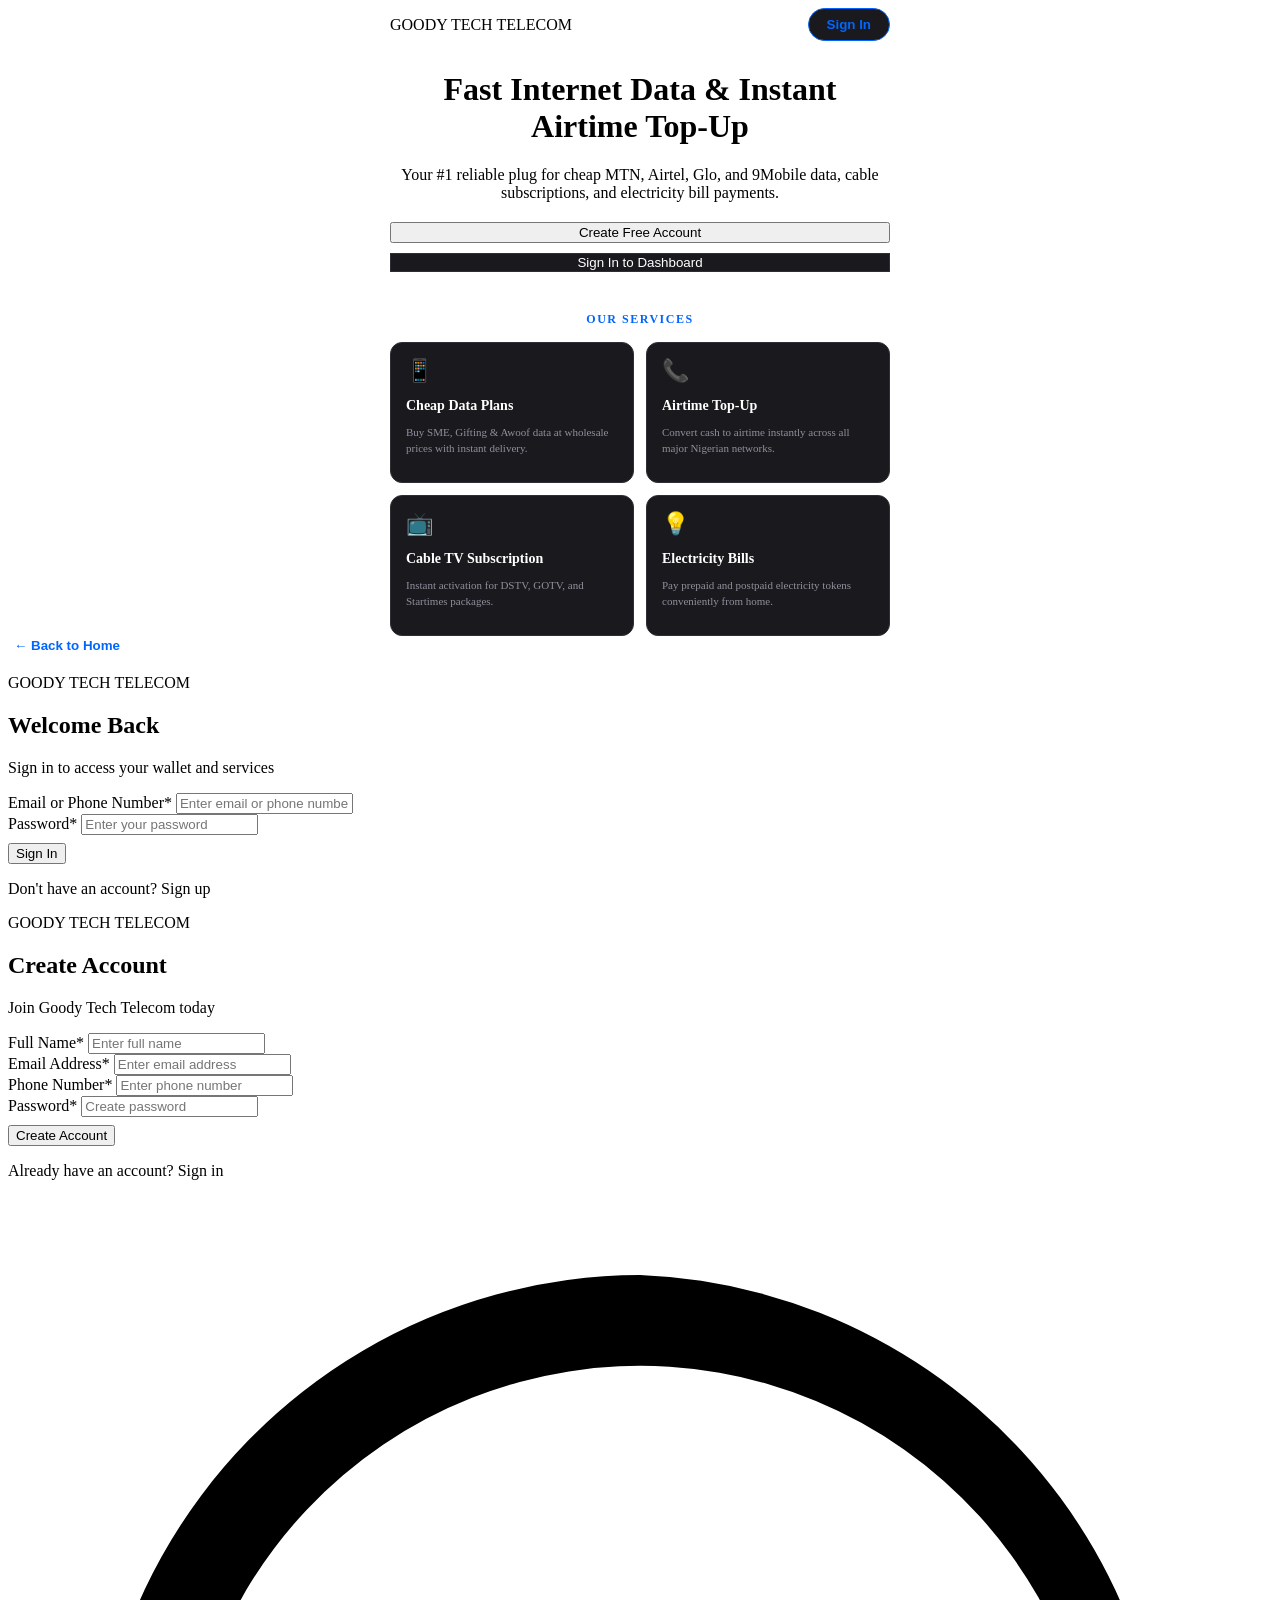
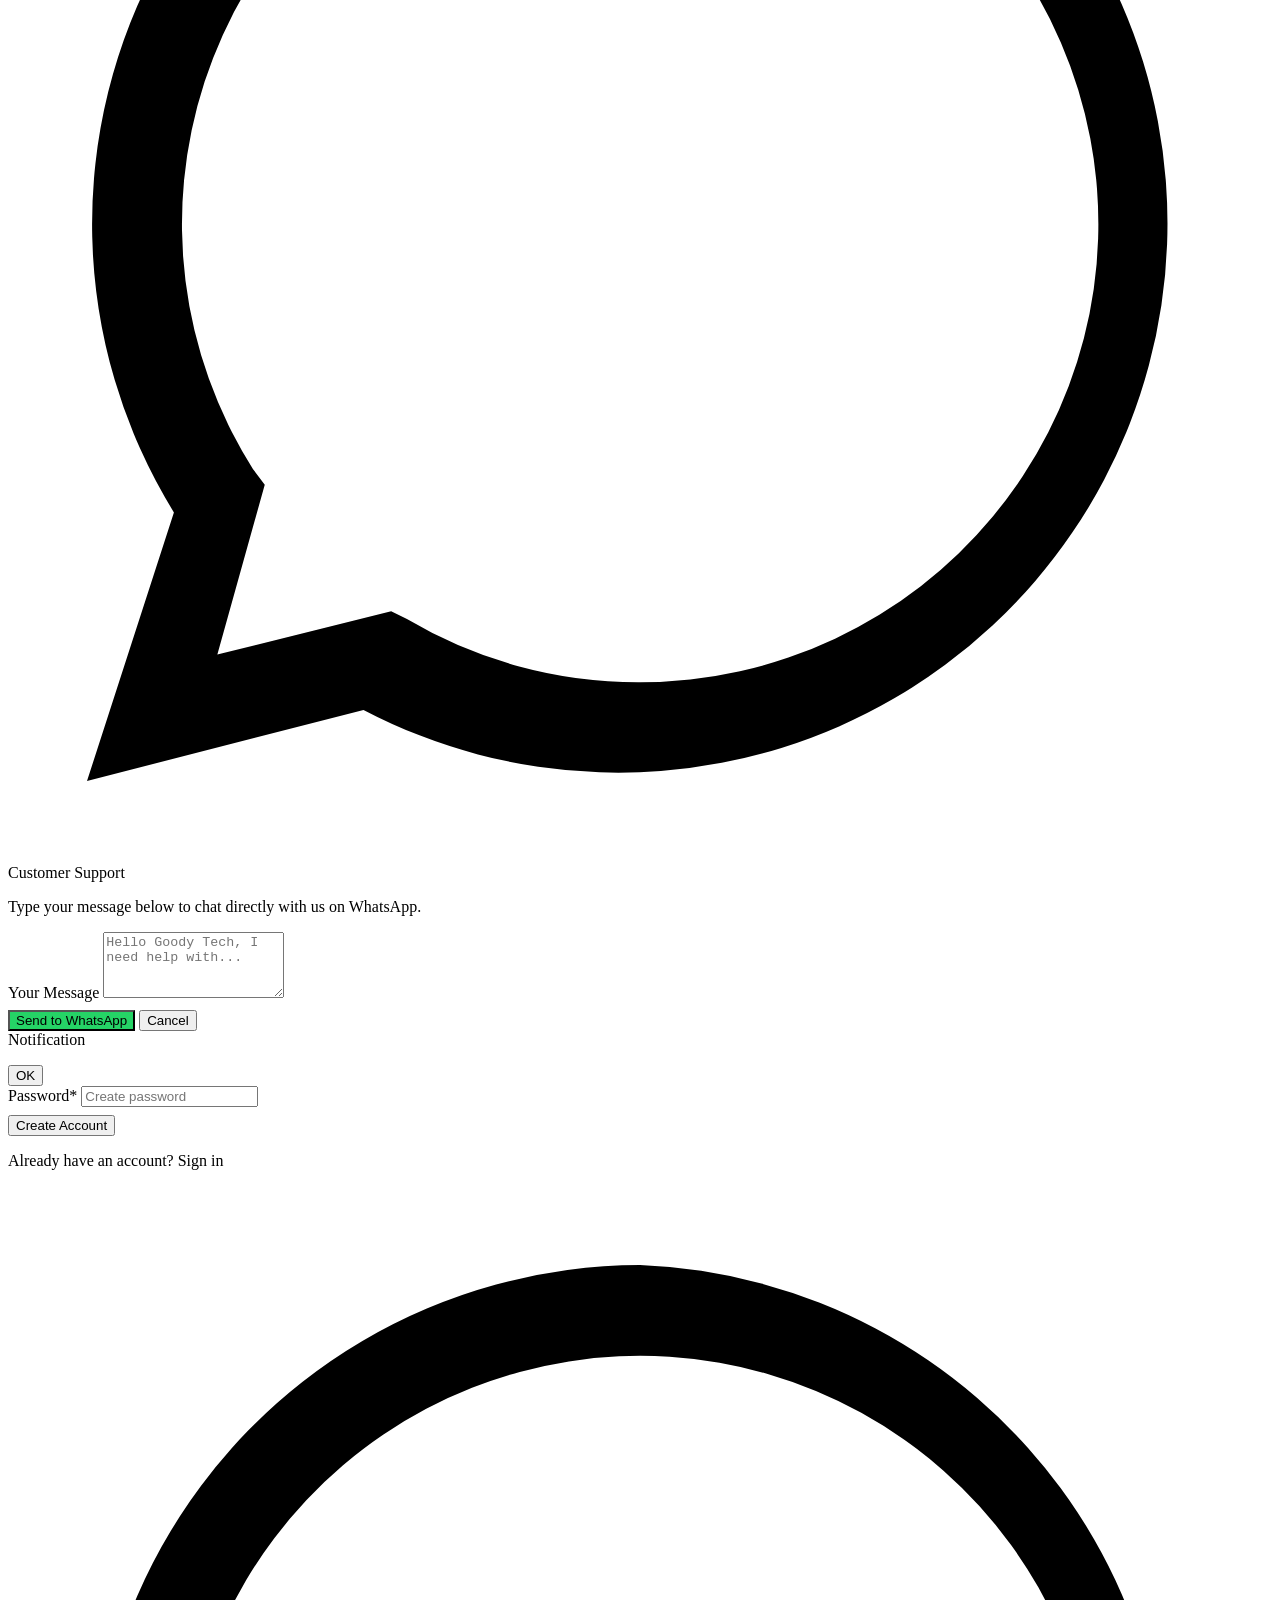
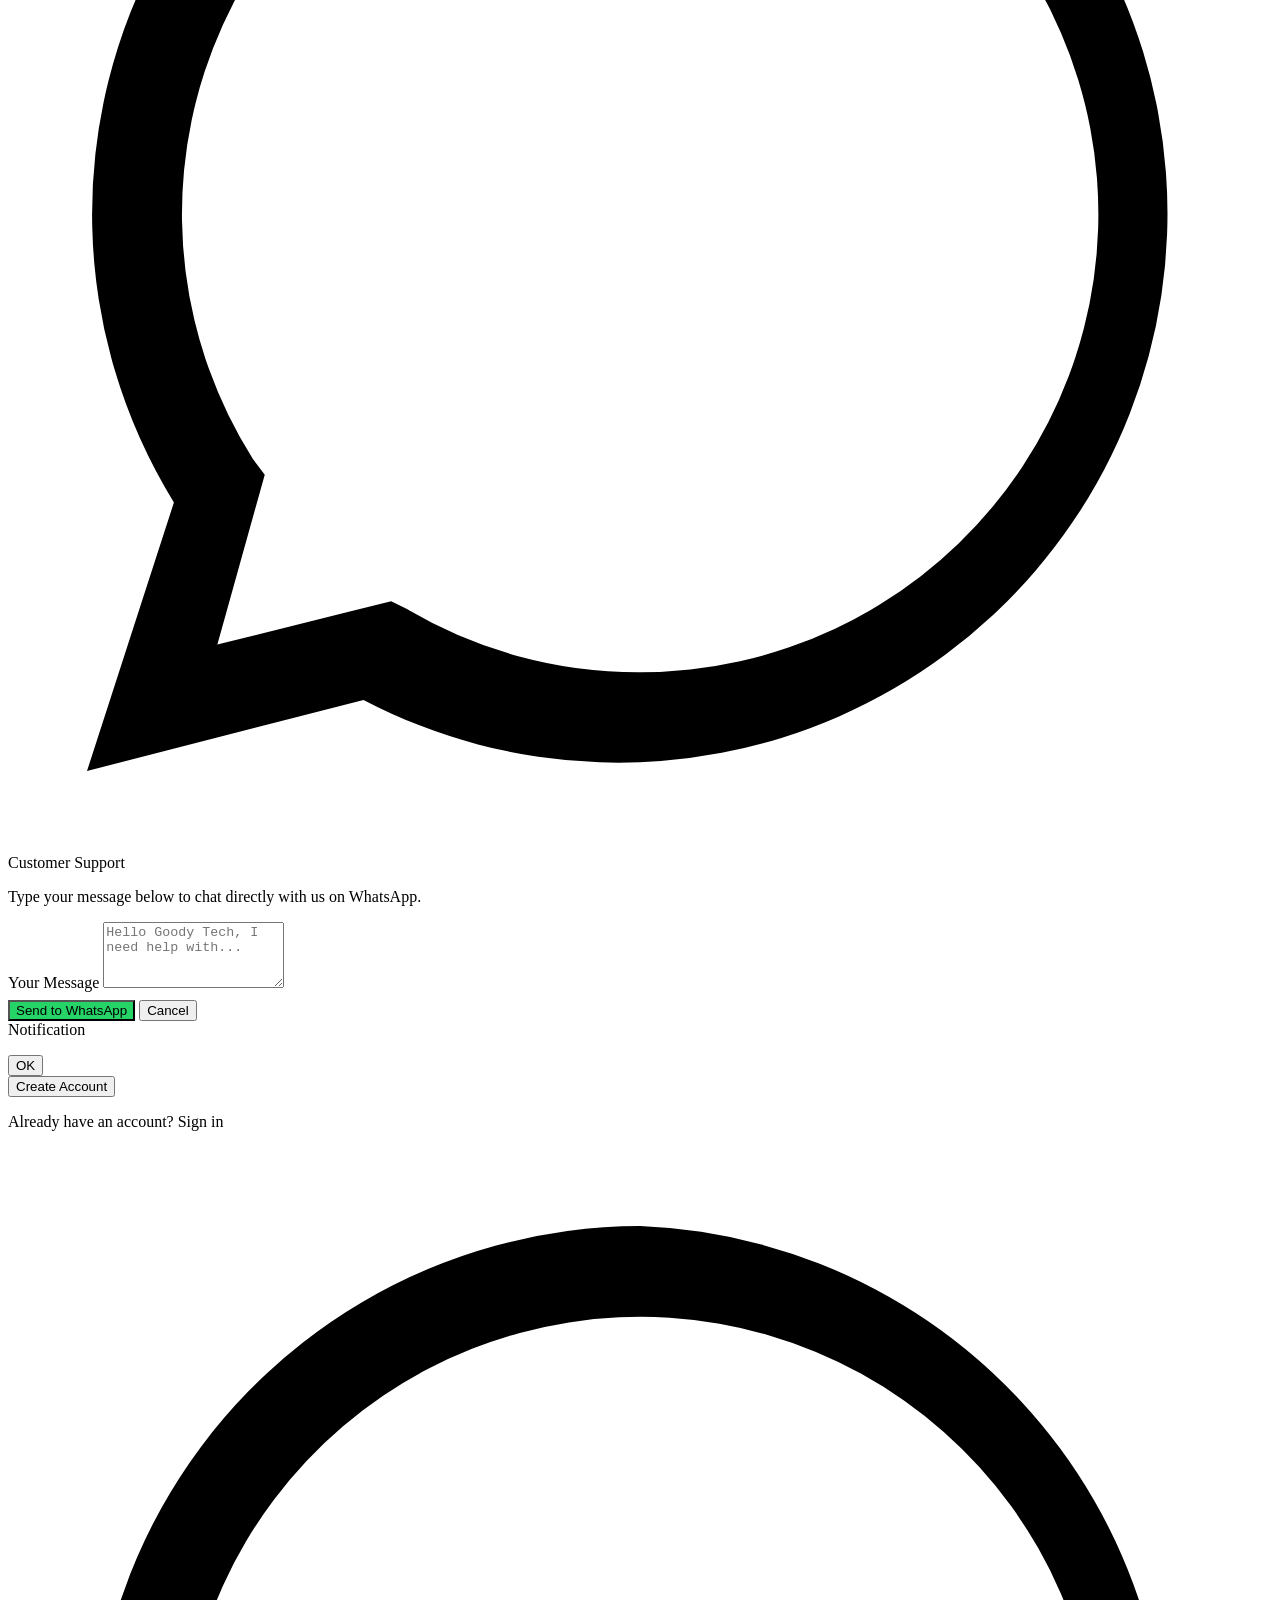
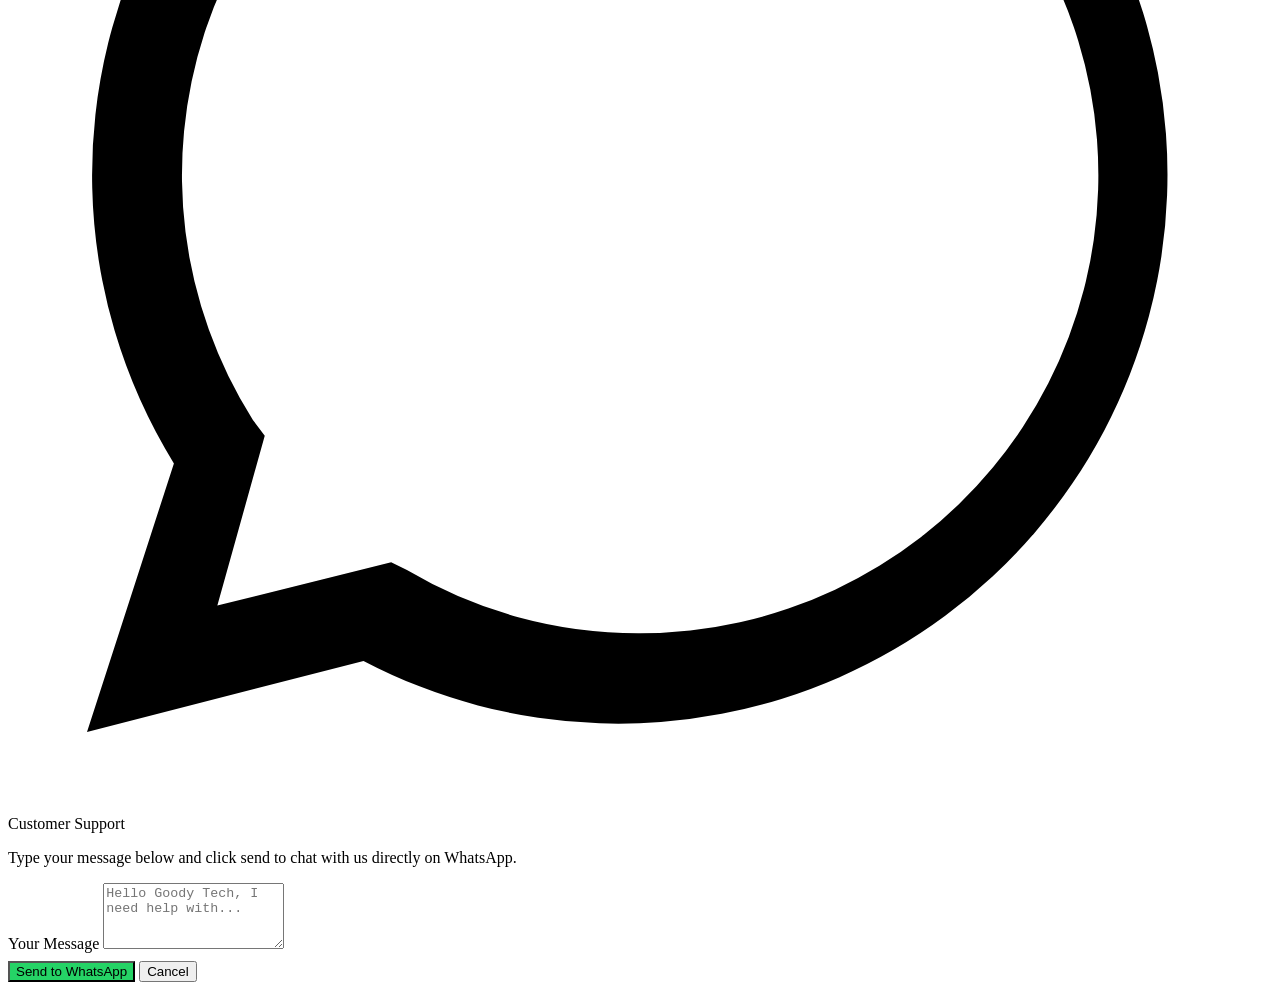
==== commit 505b3e54: "Update index.html" ====
--- a/index.html
+++ b/index.html
@@ -155,6 +155,52 @@
 
     <script src="script.js"></script>
 </body>
+</html>                    <label>Password*</label>
+                    <input type="password" id="reg-pass" placeholder="Create password">
+                </div>
+
+                <div id="reg-error" class="error-msg"></div>
+
+                <button class="auth-btn" onclick="handleRegister()">Create Account</button>
+                <p class="toggle-text">Already have an account? <span class="toggle-btn" onclick="switchForm('login')">Sign in</span></p>
+            </div>
+        </div>
+    </div>
+
+    <!-- FLOATING WHATSAPP BUTTON -->
+    <div class="whatsapp-float" onclick="openModal('whatsapp-modal')">
+        <svg viewBox="0 0 32 32"><path d="M16 2a13.9 13.9 0 0 0-11.8 21.2L2 30l7-1.8A13.9 13.9 0 1 0 16 2zm0 25.5a11.5 11.5 0 0 1-5.9-1.6l-.4-.2-4.4 1.1 1.2-4.3-.3-.4A11.6 11.6 0 1 1 16 27.5z"/></svg>
+    </div>
+
+    <!-- WHATSAPP SUPPORT MODAL -->
+    <div id="whatsapp-modal" class="modal">
+        <div class="modal-content">
+            <div class="modal-title">Customer Support</div>
+            <p class="modal-desc">Type your message below to chat directly with us on WhatsApp.</p>
+            
+            <div class="form-group">
+                <label>Your Message</label>
+                <textarea id="wa-message-text" rows="4" placeholder="Hello Goody Tech, I need help with..."></textarea>
+            </div>
+
+            <div id="wa-error" class="error-msg"></div>
+
+            <button class="auth-btn" style="background-color: #25d366;" onclick="sendWhatsAppMessage()">Send to WhatsApp</button>
+            <button class="auth-btn btn-close" onclick="closeModal('whatsapp-modal')">Cancel</button>
+        </div>
+    </div>
+
+    <!-- IN-APP CUSTOM POPUP MODAL (NO BROWSER ALERTS) -->
+    <div id="notice-modal" class="modal">
+        <div class="modal-content text-center">
+            <div id="notice-title" class="modal-title">Notification</div>
+            <p id="notice-msg" class="modal-desc"></p>
+            <button class="auth-btn" onclick="closeModal('notice-modal')">OK</button>
+        </div>
+    </div>
+
+    <script src="script.js"></script>
+</body>
 </html>
                 <button class="auth-btn" onclick="handleRegister()">Create Account</button>
 
